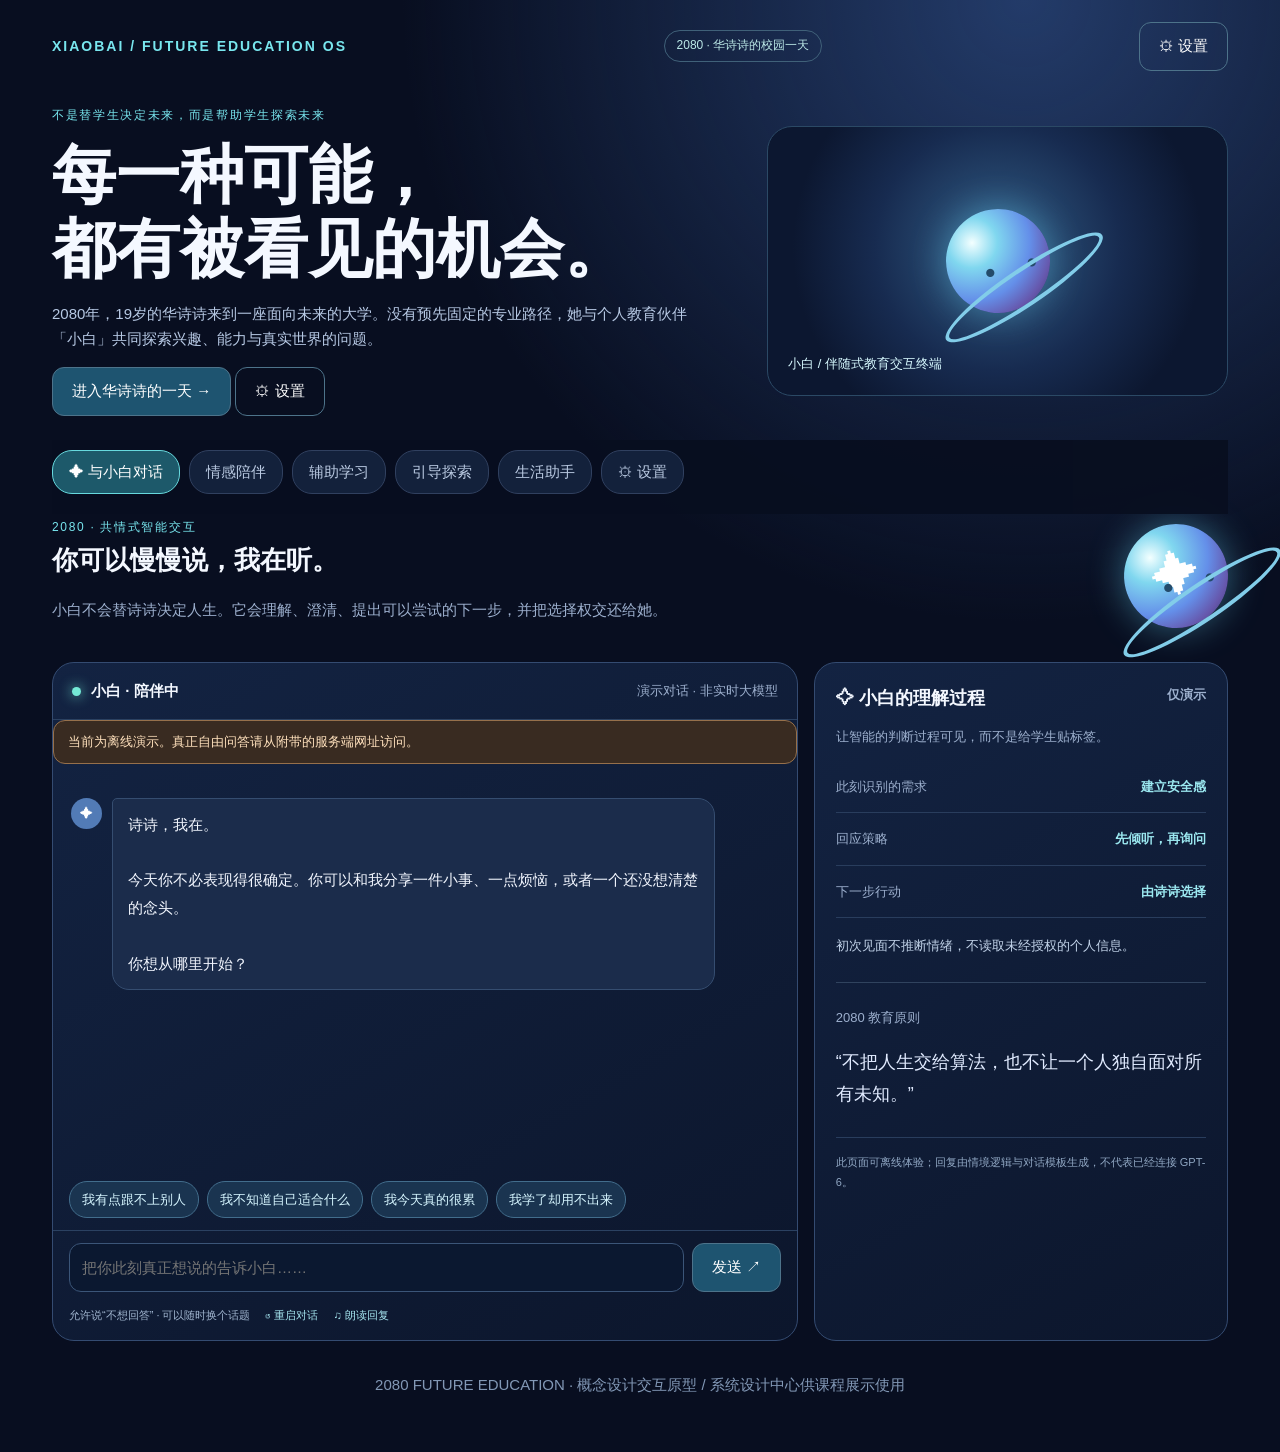
==== xiaobai_2080_enriched.html @ 5e764e8c "Add files via upload" ====
<!DOCTYPE html>
<html lang="zh-CN"><head><meta charset="utf-8"/><meta content="width=device-width,initial-scale=1,viewport-fit=cover" name="viewport"/><title>2080 · 小白未来教育系统</title><style>
:root{--bg:#080e20;--card:#111b35;--line:#263755;--muted:#9db0ce;--text:#f4f8ff;--cyan:#78e6ee;--purple:#aa9fff}*{box-sizing:border-box}body{margin:0;background:radial-gradient(circle at 80% 0%,#233b69 0%,transparent 35%),var(--bg);font:15px/1.65 -apple-system,BlinkMacSystemFont,"PingFang SC","Microsoft Yahei",sans-serif;color:var(--text)}button{font:inherit;cursor:pointer}button:focus-visible{outline:2px solid var(--cyan)}.shell{max-width:1220px;margin:auto;padding:22px}.top{display:flex;justify-content:space-between;align-items:center;gap:15px;flex-wrap:wrap}.brand{font-size:14px;letter-spacing:2px;color:var(--cyan);font-weight:800}.pill{border:1px solid #406179;border-radius:30px;padding:5px 12px;color:#bce9e7;font-size:12px}.hero{display:grid;grid-template-columns:1.2fr .8fr;gap:24px;margin:35px 0 24px;align-items:center}.eyebrow{color:var(--cyan);font-size:12px;letter-spacing:3px}.hero h1{font-size:clamp(34px,5vw,64px);line-height:1.17;margin:12px 0}.hero p{color:#b7c9e4;max-width:640px}.primary,.secondary{border-radius:12px;padding:11px 19px;border:1px solid #4d738a;color:#fff;background:#1e5470}.secondary{background:transparent}.hero-art{min-height:270px;border:1px solid #2b4965;border-radius:25px;background:radial-gradient(circle at 50% 45%,#335e86 0%,#172b50 45%,#0c1730 75%);display:flex;align-items:center;justify-content:center;position:relative;overflow:hidden}.orb{width:135px;height:135px;border-radius:45% 55% 55% 45%;background:linear-gradient(130deg,#fff,#b7edff 55%,#6db3e4);box-shadow:0 0 80px #77d6ff88;position:relative;transform:rotate(-14deg)}.orb:before{content:'●  ●';color:#244b6a;font-size:19px;letter-spacing:13px;position:absolute;top:45px;left:36px}.orb:after{content:'';width:180px;height:30px;border:4px solid #82cde9;border-radius:50%;position:absolute;left:-23px;top:65px;transform:rotate(-20deg)}.float-label{position:absolute;bottom:20px;left:20px;color:#d7f9ff;font-size:13px}.nav{display:flex;gap:9px;overflow-x:auto;padding:10px 0 20px;position:sticky;top:0;z-index:5;background:#080e20ee}.nav button{white-space:nowrap;background:#13213b;color:#b9c9e1;border:1px solid #30405f;border-radius:20px;padding:9px 16px}.nav button.active{background:#1d596a;color:white;border-color:#67d9de}.section{display:none}.section.active{display:block}.grid{display:grid;grid-template-columns:repeat(2,minmax(0,1fr));gap:16px}.card{background:linear-gradient(145deg,#152440,#10192f);border:1px solid var(--line);border-radius:19px;padding:23px;margin-bottom:16px}.card h2,.card h3{margin:0 0 12px}.muted{color:var(--muted)}.small{font-size:13px}.flow{display:grid;grid-template-columns:repeat(4,1fr);gap:12px}.node{border:1px solid #42627c;border-radius:14px;padding:15px;background:#152c43}.node b{color:#8ee9ed}.node span{display:block;color:#a8bfd6;font-size:12px;margin-top:5px}.tag{display:inline-block;color:#9ee4e6;border:1px solid #396477;padding:2px 9px;border-radius:20px;font-size:12px;margin:3px}.choices{display:flex;gap:9px;flex-wrap:wrap;margin:14px 0}.choice{border:1px solid #39506d;background:#182b49;color:#d9eaff;border-radius:11px;padding:10px 13px}.choice.selected{background:#285a72;border-color:#80dce7}.dialog{padding:17px;border-left:3px solid #80dce7;background:#10263e;border-radius:0 12px 12px 0;min-height:95px}.steps{display:grid;gap:10px}.step{background:#111e35;border:1px solid #2b425f;border-radius:12px;padding:13px}.step strong{color:#95edf0}.layout{display:grid;grid-template-columns:1.05fr .95fr;gap:16px}.trace{font-family:inherit;font-size:13px}.trace div{border-left:2px solid #5791a9;padding:7px 12px;margin-left:7px;color:#d7e5f5}.trace b{color:#89e3e6}.progress{height:10px;background:#26334d;border-radius:10px;overflow:hidden}.progress i{display:block;background:linear-gradient(90deg,#6cc9d8,#a69af2);height:100%;width:25%;transition:width .4s}.metric{font-size:30px;color:#a6eff2;font-weight:700}.toggle{display:flex;justify-content:space-between;gap:15px;align-items:center;padding:12px 0;border-bottom:1px solid #2b3a52}.toggle input{width:20px;height:20px;accent-color:#67c9d9}.foot{text-align:center;color:#8298b6;padding:32px 0}.note{border:1px dashed #446d7a;padding:14px;border-radius:12px;color:#b7dce1}.outcome{color:#a6e5d5}.screen-title{font-size:26px;margin:0 0 16px}.timeline{display:grid;gap:12px}.timeline .step{display:flex;justify-content:space-between;gap:15px;align-items:center}.timeline button{background:#23465f;color:white;border:1px solid #4b8093;border-radius:10px;padding:6px 11px}.hide{display:none!important}@media(max-width:750px){.shell{padding:15px}.hero,.layout,.grid{grid-template-columns:1fr}.flow{grid-template-columns:1fr 1fr}.hero-art{min-height:210px}.card{padding:17px}.hero{margin-top:16px}}
</style><style>.chat-head{display:flex;justify-content:space-between;align-items:center;gap:20px}.eyebrow{color:#78e6ee;letter-spacing:.14em;font-size:12px}.orb{width:104px;height:104px;flex-shrink:0;border-radius:50%;display:grid;place-items:center;font-size:48px;color:#fff;background:radial-gradient(circle at 30% 27%,#f3ffff,#80d7ef 24%,#648fe9 55%,#6657ac 76%,#25365c);box-shadow:0 0 36px #64cbe977;animation:floatOrb 4s ease-in-out infinite}@keyframes floatOrb{50%{transform:translateY(-9px)}}.chat-layout{display:grid;grid-template-columns:minmax(0,1.8fr) minmax(240px,1fr);gap:16px;margin-top:24px}.chat-panel,.insight-panel{border:1px solid #344b71;background:linear-gradient(150deg,#132342,#0c162c);border-radius:22px;overflow:hidden}.chat-status{padding:16px 19px;border-bottom:1px solid #2b4161;display:flex;gap:10px;align-items:center;font-weight:700}.chat-status .muted{margin-left:auto;font-weight:400}.pulse{height:9px;width:9px;border-radius:50%;background:#75ead6;box-shadow:0 0 13px #75ead6}.chat-messages{height:405px;overflow:auto;padding:22px 18px;display:flex;flex-direction:column;gap:18px;scroll-behavior:smooth}.msg{display:flex;gap:10px;align-items:flex-start;max-width:91%;animation:rise .25s ease}@keyframes rise{from{opacity:0;transform:translateY(7px)}to{opacity:1;transform:translateY(0)}}.msg.user{align-self:flex-end;flex-direction:row-reverse}.avatar{width:31px;height:31px;display:grid;place-items:center;border-radius:50%;flex-shrink:0;background:#527bb6;color:white;font-size:13px}.msg.user .avatar{background:#725e9e}.bubble{white-space:pre-line;line-height:1.85;padding:12px 15px;border:1px solid #354d70;border-radius:5px 17px 17px 17px;background:#1b2c4b;color:#f3f7ff}.msg.user .bubble{background:#294e66;border-color:#46748c;border-radius:17px 5px 17px 17px}.quick-replies{padding:0 16px 12px;display:flex;gap:8px;flex-wrap:wrap}.quick-replies button{border:1px solid #426d8c;border-radius:18px;background:#1a3450;color:#d6f6ff;padding:7px 12px;cursor:pointer;font-size:13px}.quick-replies button:hover{background:#2c5472}.chat-input{display:flex;gap:8px;padding:12px 16px;border-top:1px solid #2b4161}.chat-input input{flex:1;min-width:0;border-radius:12px;background:#0b1830;border:1px solid #3b5578;color:white;padding:12px;font-size:15px;outline:none}.chat-input input:focus{border-color:#78e6ee}.chat-input button{white-space:nowrap}.chat-bottom{display:flex;align-items:center;flex-wrap:wrap;gap:12px;padding:0 16px 14px;color:#a1b6d0;font-size:11px}.tinybtn{background:transparent;border:0;color:#a6e6f0;cursor:pointer;padding:2px}.insight-panel{padding:21px}.insight-top{font-size:18px;font-weight:750;display:flex;justify-content:space-between;gap:10px}.insight-row{padding:15px 0;border-bottom:1px solid #293d5d;display:flex;justify-content:space-between;gap:12px;align-items:flex-start;font-size:13px}.insight-row span{color:#9db0ce}.insight-row strong{color:#9be8f0;text-align:right}.insight-note{font-size:13px;line-height:1.8;color:#c2d3e9;margin-top:16px}.insight-divider{height:1px;background:#30435e;margin:24px 0}.ethic-quote{font-size:18px;line-height:1.8;color:#e1ebff}.demo-disclaimer{font-size:11px;color:#90a7c3;line-height:1.8;border-top:1px solid #293d5d;padding-top:15px;margin-top:26px}@media(max-width:730px){.chat-layout{grid-template-columns:1fr}.chat-messages{height:390px}.orb{width:70px;height:70px;font-size:30px}.chat-head .screen-title{font-size:25px}.insight-panel{padding:17px}} </style>
<style>
.function-chat{margin-top:18px;padding:0;overflow:hidden;background:linear-gradient(135deg,#111f39,#0c162b 75%);border-color:#345274}
.function-chat-head{display:flex;justify-content:space-between;align-items:flex-start;gap:16px;padding:24px 24px 18px;border-bottom:1px solid #2b4161;background:radial-gradient(circle at 85% 0%,#244b69 0%,transparent 44%)}
.function-chat-grid{display:grid;grid-template-columns:minmax(0,1.65fr) minmax(220px,.75fr);gap:0}
.function-chat-main{min-width:0;border-right:1px solid #2b4161}
.function-chat-messages{min-height:220px;max-height:350px;overflow:auto;padding:18px;display:flex;flex-direction:column;gap:13px}
.fchat-msg{display:flex;gap:9px;align-items:flex-start;max-width:94%}.fchat-msg.user{align-self:flex-end;flex-direction:row-reverse}
.fchat-avatar{width:29px;height:29px;border-radius:50%;display:grid;place-items:center;flex-shrink:0;background:linear-gradient(135deg,#8be4ed,#6c7be3);color:#0b1830;font-weight:800}
.fchat-msg.user .fchat-avatar{background:#7563a9;color:#fff}
.fchat-bubble{white-space:pre-wrap;line-height:1.8;padding:11px 14px;border:1px solid #354d70;border-radius:4px 15px 15px 15px;background:#1a2c49;color:#f2f7ff}
.fchat-msg.user .fchat-bubble{background:#294b65;border-color:#4b7890;border-radius:15px 4px 15px 15px}
.function-prompts{display:flex;gap:8px;flex-wrap:wrap;padding:0 16px 12px}.function-prompts button{border:1px solid #426d8c;border-radius:18px;background:#172f4b;color:#d6f6ff;padding:7px 11px;font-size:12px}
.function-chat-input{display:flex;gap:8px;padding:12px 15px;border-top:1px solid #2b4161}.function-chat-input input{flex:1;min-width:0;background:#09152b;border:1px solid #3b5578;border-radius:12px;color:white;padding:12px;font:inherit}.function-chat-input input:focus{outline:1px solid #78e6ee}
.function-chat-side{padding:22px;background:#0d1a30}.function-chat-side h3{margin:0 0 7px}.faction-row{display:flex;justify-content:space-between;gap:10px;padding:13px 0;border-bottom:1px solid #293d5d;font-size:13px}.faction-row span{color:#9db0ce}.faction-row strong{color:#9be8f0;text-align:right}.fchat-action{margin-top:15px;padding:13px;border-radius:12px;background:#132943;border:1px solid #31536e;color:#cce3f6;font-size:13px;line-height:1.8}
@media(max-width:730px){.function-chat-head{padding:18px;flex-direction:column}.function-chat-grid{grid-template-columns:1fr}.function-chat-main{border-right:0;border-bottom:1px solid #2b4161}.function-chat-side{padding:17px}.function-chat-messages{min-height:180px}}
</style>
<style>
/* Growth archive: added only to the existing Growth section */
.growth-module{border-color:#365779;background:linear-gradient(145deg,#142440,#0d172c)}
.growth-metrics{margin:16px 0}.growth-archives,.growth-explores,.growth-practices{display:grid;grid-template-columns:repeat(2,minmax(0,1fr));gap:12px;margin-top:12px}
.growth-item{border:1px solid #304865;border-radius:14px;padding:15px;background:#0d1a30;min-width:0}
.growth-item h4{margin:0 0 7px;font-size:15px}.growth-item p{font-size:12px;color:var(--muted);margin:0 0 10px}
.growth-item textarea{width:100%;min-height:78px;resize:vertical;background:#081429;border:1px solid #344b69;border-radius:9px;padding:10px;color:#f4f8ff;font:13px/1.6 inherit}
.growth-item button{margin-top:9px;border-radius:9px;padding:8px 11px;border:1px solid #47758a;background:#1c4b63;color:#fff;font-size:12px}
.growth-item button:disabled{opacity:.65;cursor:default}.growth-state{font-size:11px;color:#8de6e9;margin-top:8px}
@media(max-width:750px){.growth-archives,.growth-explores,.growth-practices{grid-template-columns:1fr}}
</style>

<style>
/* Emotional companion expansion: low-pressure check-in, grounding, reflection and help-seeking */
.emotion-grid{display:grid;grid-template-columns:repeat(3,minmax(0,1fr));gap:12px}
.emotion-option{border:1px solid #355071;background:#101e36;color:#e8f3ff;border-radius:14px;padding:14px;text-align:left;min-height:82px}
.emotion-option strong{display:block;color:#a8eff1;font-size:15px;margin-bottom:4px}.emotion-option span{font-size:12px;color:#aabed8}
.emotion-option.selected{background:#21475e;border-color:#79dce5;box-shadow:0 0 0 1px #79dce555}
.emotion-tool-grid{display:grid;grid-template-columns:repeat(2,minmax(0,1fr));gap:12px}
.emotion-panel{background:#0d1a30;border:1px solid #2e4565;border-radius:14px;padding:16px;min-width:0}
.emotion-panel h3{font-size:17px;margin:0 0 8px}.emotion-output{min-height:84px;white-space:pre-line;line-height:1.85;color:#d9e8fa;background:#122641;border:1px solid #304c6d;border-radius:12px;padding:14px}
.emotion-panel textarea,.emotion-panel input,.emotion-panel select{width:100%;background:#09152b;border:1px solid #3b5578;border-radius:10px;color:white;padding:11px;font:inherit;margin:6px 0 10px}
.emotion-log{display:grid;gap:8px}.emotion-log-item{padding:10px 12px;background:#111f37;border:1px solid #2b425f;border-radius:10px;font-size:13px;color:#d5e4f6}
@media(max-width:750px){.emotion-grid,.emotion-tool-grid{grid-template-columns:1fr 1fr}}@media(max-width:480px){.emotion-grid,.emotion-tool-grid{grid-template-columns:1fr}}
</style>
</head><body><div class="shell"><header class="top"><div class="brand">XIAOBAI / FUTURE EDUCATION OS</div><div class="pill">2080 · 华诗诗的校园一天</div><button class="secondary" onclick="go('settings')" type="button">⚙ 设置</button></header><section class="hero"><div><div class="eyebrow">不是替学生决定未来，而是帮助学生探索未来</div><h1>每一种可能，<br/>都有被看见的机会。</h1><p>2080年，19岁的华诗诗来到一座面向未来的大学。没有预先固定的专业路径，她与个人教育伙伴「小白」共同探索兴趣、能力与真实世界的问题。</p><button class="primary" onclick="go('experience')">进入华诗诗的一天 →</button> <button class="secondary" onclick="go('settings')">⚙ 设置</button></div><div class="hero-art"><div aria-label="小白飞行伙伴图形" class="orb"></div><div class="float-label">小白 / 伴随式教育交互终端</div></div></section><nav aria-label="页面导航" class="nav"><button class="active" data-page="chat" onclick="go('chat')">✦ 与小白对话</button><button data-page="experience" onclick="go('experience')">情感陪伴</button><button data-page="learning" onclick="go('learning')">辅助学习</button><button data-page="growth" onclick="go('growth')">引导探索</button><button data-page="status" onclick="go('status')">生活助手</button><button data-page="settings" onclick="go('settings')">⚙ 设置</button></nav>
<main><section class="section active" id="chat"><div class="chat-head"><div><span class="eyebrow">2080 · 共情式智能交互</span><h2 class="screen-title">你可以慢慢说，我在听。</h2><p class="muted">小白不会替诗诗决定人生。它会理解、澄清、提出可以尝试的下一步，并把选择权交还给她。</p></div><div aria-hidden="true" class="orb"><span>✦</span></div></div><div class="chat-layout"><div class="chat-panel"><div class="chat-status"><span class="pulse"></span> 小白 · 陪伴中 <span class="muted small">演示对话 · 非实时大模型</span></div><div aria-live="polite" class="chat-messages" id="chatMessages"></div><div class="quick-replies" id="quickReplies"></div><form class="chat-input" id="chatForm" onsubmit="sendChat(event)"><input aria-label="对小白说话" autocomplete="off" id="chatText" maxlength="400" placeholder="把你此刻真正想说的告诉小白……"/><button class="primary" type="submit">发送 ↗</button></form><div class="chat-bottom"><span>允许说“不想回答” · 可以随时换个话题</span><button class="tinybtn" onclick="restartChat()">↺ 重启对话</button><button class="tinybtn" onclick="speakLast()">♫ 朗读回复</button></div></div><aside class="insight-panel"><div class="insight-top">✧ 小白的理解过程 <span class="muted small">仅演示</span></div><p class="muted small">让智能的判断过程可见，而不是给学生贴标签。</p><div class="insight-row"><span>此刻识别的需求</span><strong id="chatNeed">建立安全感</strong></div><div class="insight-row"><span>回应策略</span><strong id="chatStrategy">先倾听，再询问</strong></div><div class="insight-row"><span>下一步行动</span><strong id="chatAction">由诗诗选择</strong></div><div class="insight-note" id="chatRationale">初次见面不推断情绪，不读取未经授权的个人信息。</div><div class="insight-divider"></div><div class="small muted">2080 教育原则</div><p class="ethic-quote">“不把人生交给算法，也不让一个人独自面对所有未知。”</p><div class="demo-disclaimer">此页面可离线体验；回复由情境逻辑与对话模板生成，不代表已经连接 GPT-6。</div></aside></div></section><section class="section" id="experience"><h2 class="screen-title">情感陪伴 · 先理解感受，再一起行动</h2><p class="muted">小白先听你说，再帮助你辨认困扰、选择支持方式。你可以暂停，也可以只希望有人听你说。</p><div class="choices" id="scenarioChoices"></div><div class="layout"><div class="card"><div class="pill" style="display:inline-block;margin-bottom:12px">华诗诗 × 小白 · 场景对话</div><h3 id="scenarioTitle"></h3><p class="muted" id="userLine"></p><div class="dialog" id="response"></div><div class="choices" id="branchChoices"></div><div class="note small">设计原则：先理解学生，再提出行动；学生始终有拒绝、修改和寻求真人帮助的权利。</div></div><div class="card"><h3>系统正在做什么？</h3><div class="trace" id="liveTrace"></div><h3 style="margin-top:20px">下一步行动</h3><div class="steps" id="actionSteps"></div><p class="outcome small" id="actionOutcome"></p><button class="primary" id="finishBtn" onclick="completeAction()">完成这次体验，记录成长</button></div></div>
<div class="function-chat card" id="functionChatCard">
<div class="function-chat-head"><div><span class="eyebrow">XIAOBAI · CONTEXTUAL COPILOT</span><h2 class="screen-title" id="functionChatTitle" style="margin:5px 0">情感陪伴 · 专属对话工作台</h2><p class="muted" id="functionChatIntro">不止选择答案。你可以继续追问、补充细节，让小白和你一起把下一步做实。</p></div><span class="pill">独立上下文</span></div>
<div class="function-chat-grid"><div class="function-chat-main"><div aria-live="polite" class="function-chat-messages" id="functionChatMessages"><div class="fchat-msg bot"><span class="fchat-avatar">✦</span><div class="fchat-bubble">你好，诗诗。我会围绕当前功能和你继续聊。你可以描述真实情况，也可以直接让我帮你制定下一步。</div></div></div><div class="function-prompts" id="functionPrompts"></div><form class="function-chat-input" id="functionChatForm"><input aria-label="当前功能中继续与小白对话" autocomplete="off" id="functionChatText" maxlength="600" placeholder="继续告诉小白：具体发生了什么？"/><button class="primary" type="submit">发送 ↗</button></form><div class="small muted" style="padding:0 15px 14px">每个功能单独保留本次页面内的对话上下文；刷新网页后会清空。敏感信息请谨慎填写。</div></div>
<aside class="function-chat-side"><h3>小白的行动面板</h3><p class="muted small">让对话落到现实里，而不是只停留在安慰。</p><div class="faction-row"><span>当前功能</span><strong id="fchatFunction">情感陪伴</strong></div><div class="faction-row"><span>建议原则</span><strong id="fchatPrinciple">先理解，再行动</strong></div><div class="faction-row"><span>下一步</span><strong id="fchatNext">由你决定</strong></div><div class="fchat-action" id="fchatAction">你可以先说出最困扰的一件事，小白会帮你缩小问题范围，并提出可执行的小步骤。</div><button class="secondary" onclick="clearFunctionChat()" style="width:100%;margin-top:12px" type="button">清空当前功能对话</button></aside></div>
</div>
<div class="card" id="emotionStudio" style="margin-top:18px;border-color:#3b6680;background:linear-gradient(145deg,#142440,#0c172d)">
 <div class="eyebrow">XIAOBAI · EMOTIONAL SUPPORT STUDIO</div><h2 style="margin:8px 0">情绪支持工作台 <span class="small muted">/ 不评判，不催促</span></h2>
 <p class="muted">这里不是情绪测验，也不会给你贴标签。你可以只做一项，也可以什么都不做。选择只用于生成当下的支持建议。</p>
 <h3 style="margin:18px 0 10px">01 / 此刻，我更接近哪种感受？</h3>
 <div class="emotion-grid" id="emotionChoices">
  <button type="button" class="emotion-option" data-feeling="压力有点满"><strong>🌊 压力有点满</strong><span>事情很多，脑子停不下来</span></button>
  <button type="button" class="emotion-option" data-feeling="低落或失望"><strong>☁️ 低落或失望</strong><span>提不起劲，或对自己失望</span></button>
  <button type="button" class="emotion-option" data-feeling="烦乱和不确定"><strong>✧ 烦乱和不确定</strong><span>说不清楚，只觉得乱</span></button>
  <button type="button" class="emotion-option" data-feeling="孤独或不被理解"><strong>⌁ 孤独或不被理解</strong><span>希望有人认真听我说</span></button>
  <button type="button" class="emotion-option" data-feeling="疲惫，需要缓一缓"><strong>☾ 疲惫，需要缓一缓</strong><span>现在不想继续硬撑</span></button>
  <button type="button" class="emotion-option" data-feeling="还说不上来"><strong>◇ 还说不上来</strong><span>不用急着找到准确词语</span></button>
 </div>
 <div class="choices"><button class="primary" type="button" id="emotionSupportBtn">看看小白能怎么陪我</button><button class="secondary" type="button" id="emotionClearBtn">清除选择</button></div>
 <div class="emotion-output" id="emotionSupportOutput" aria-live="polite">选一个最接近的感受，小白会提供可选择的支持方式；这不是诊断，也不会自动记录为成长积分。</div>
 <div class="emotion-tool-grid" style="margin-top:16px">
  <div class="emotion-panel"><h3>02 / 给自己两分钟</h3><p class="muted small">不必强迫自己马上好起来。选择一种低负担的缓冲方式。</p>
   <div class="choices"><button class="choice" type="button" data-ground="groundBreath">缓慢呼吸</button><button class="choice" type="button" data-ground="groundSense">感官回到当下</button><button class="choice" type="button" data-ground="groundPause">允许暂停</button></div>
   <div id="groundOutput" class="emotion-output">选一种方式，小白会一步一步带你做。你可以随时停下。</div>
  </div>
  <div class="emotion-panel"><h3>03 / 把脑海里的事放下来</h3><p class="muted small">只写你愿意留下的内容。内容仅保存在当前浏览器，不会自动分享。</p>
   <label for="emotionJournal">我现在最在意的是……</label><textarea id="emotionJournal" rows="3" maxlength="1000" placeholder="可以写一句话，也可以留空"></textarea>
   <label for="emotionNeed">此刻我更希望得到</label><select id="emotionNeed"><option value="先被听见">先被听见</option><option value="一起梳理问题">一起梳理问题</option><option value="想一个实际办法">想一个实际办法</option><option value="休息一下">休息一下</option><option value="找真人聊聊">找真人聊聊</option></select>
   <button class="primary" id="saveEmotionNote" type="button">保存这次自我记录</button> <button class="secondary" id="clearEmotionNote" type="button">清空文字</button><p class="small muted" id="emotionSaveState">尚未保存。</p>
  </div>
  <div class="emotion-panel"><h3>04 / 把求助说出口</h3><p class="muted small">如果你不想独自处理，可以选一位可信任的人，把需要说得具体一些。</p>
   <label for="helpPerson">我想联系</label><select id="helpPerson"><option>朋友</option><option>室友</option><option>家人</option><option>老师或辅导员</option><option>学校心理支持人员</option><option>其他可信赖的人</option></select>
   <label for="helpAsk">我希望对方怎么帮我</label><select id="helpAsk"><option>先听我说，不急着给建议</option><option>和我一起把问题理清楚</option><option>帮我想一个具体的下一步</option><option>陪我联系专业支持</option></select>
   <button class="primary" id="makeHelpMessage" type="button">生成求助消息</button><div id="helpMessageOutput" class="emotion-output" style="margin-top:10px">生成后可以自行修改，再决定是否发送。</div><button class="secondary" id="copyHelpMessage" type="button" style="margin-top:8px">复制消息</button>
  </div>
  <div class="emotion-panel"><h3>05 / 我的支持记录</h3><p class="muted small">仅列出你主动保存的记录；不用于排名或自动评估情绪。</p><div class="emotion-log" id="emotionLog"><p class="muted small">目前还没有保存记录。</p></div><button class="secondary" id="clearEmotionHistory" type="button" style="margin-top:10px">清空支持记录</button>
  </div>
 </div>
 <div class="note small" style="margin-top:14px">边界说明：小白可以提供陪伴、整理问题和求助表达，但不能替代心理咨询或医疗服务。如果你感到自己或他人正处于即时危险中，请立即联系当地紧急服务或身边可信赖的人。</div>
</div>
</section>


<section class="section" id="learning"><h2 class="screen-title">辅助学习 · 为你搭建自己的学习系统</h2><p class="muted">资料库、个人学习目标与一对一学习计划相互连接。原型内的资料是示例内容；你也可以添加自己的资料条目。</p>
<div class="grid"><div class="card"><h3>⌕ 学习资料库</h3><p class="muted small">按主题搜索，或添加课程笔记、文章、视频链接与项目资料。内容保存在当前浏览器中。</p><div class="choices" id="libFilters"><button class="choice selected" data-filter="全部" type="button">全部</button><button class="choice" data-filter="概念" type="button">概念</button><button class="choice" data-filter="案例" type="button">案例</button><button class="choice" data-filter="方法" type="button">方法</button></div><input id="libSearch" placeholder="搜索资料标题、主题或关键词" style="width:100%;padding:11px;border-radius:10px;border:1px solid #3b5578;background:#0b1830;color:white;margin-bottom:12px"/><div id="libraryList" class="steps"></div>
<h4 style="margin:20px 0 8px">添加一条资料</h4><label for="libTitle">资料标题</label><input id="libTitle" maxlength="100" placeholder="例如：项目式学习的基本步骤" style="display:block;width:100%;padding:10px;margin:5px 0 10px;border-radius:9px;border:1px solid #3b5578;background:#0b1830;color:white"/><label for="libType">资料类型</label><select id="libType" style="display:block;width:100%;padding:10px;margin:5px 0 10px;border-radius:9px;border:1px solid #3b5578;background:#0b1830;color:white"><option>概念</option><option>案例</option><option>方法</option></select><label for="libNotes">摘要 / 关键词 / 链接</label><textarea id="libNotes" maxlength="600" rows="3" placeholder="写下资料要点，或粘贴可访问的资料链接" style="display:block;width:100%;padding:10px;margin:5px 0 10px;border-radius:9px;border:1px solid #3b5578;background:#0b1830;color:white"></textarea><button class="primary" id="addLibraryItem" type="button">加入我的资料库</button></div>
<div class="card"><h3>✦ 一对一学习定制</h3><p class="muted small">告诉小白你的目标、基础和可用时间，生成可以调整的学习方案。</p><label for="learnGoal">本阶段想学会什么？</label><input id="learnGoal" maxlength="180" placeholder="例如：能独立完成一个数据可视化小项目" style="display:block;width:100%;padding:11px;margin:6px 0 13px;border-radius:10px;border:1px solid #3b5578;background:#0b1830;color:white"/><label for="learnLevel">目前的掌握程度</label><select id="learnLevel" style="display:block;width:100%;padding:11px;margin:6px 0 13px;border-radius:10px;border:1px solid #3b5578;background:#0b1830;color:white"><option value="刚开始">刚开始接触</option><option value="有基础">知道一些概念，但不熟练</option><option value="遇到应用困难">能理解知识点，应用时会卡住</option><option value="提升进阶">已能完成基础任务，想进阶</option></select><label for="learnTime">每周可投入时间</label><select id="learnTime" style="display:block;width:100%;padding:11px;margin:6px 0 13px;border-radius:10px;border:1px solid #3b5578;background:#0b1830;color:white"><option value="2小时">约 2 小时</option><option value="4小时">约 4 小时</option><option value="6小时">约 6 小时</option><option value="8小时以上">8 小时以上</option></select><label for="learnBlock">最容易卡住的地方（可选）</label><textarea id="learnBlock" maxlength="300" rows="3" placeholder="例如：读资料能看懂，但不知道如何开始做项目" style="display:block;width:100%;padding:11px;margin:6px 0 13px;border-radius:10px;border:1px solid #3b5578;background:#0b1830;color:white"></textarea><button class="primary" id="makeStudyPlan" type="button">生成我的学习计划</button><div id="studyPlan" class="steps" style="margin-top:14px"><div class="note small">生成后会出现阶段目标、每周安排、检查点与复盘问题。计划是建议稿，可以随时修改。</div></div></div></div>
<div class="card"><h3>微练习 · 检查是否真的理解</h3><p id="quizQuestion">当你“看懂了知识点，但项目中用不出来”，最适合的第一步是什么？</p><div class="choices" id="quizChoices"><button class="choice" data-answer="a" type="button">重新把所有资料从头看一遍</button><button class="choice" data-answer="b" type="button">找出卡住的具体步骤，再做一个更小的同类练习</button><button class="choice" data-answer="c" type="button">直接让别人替自己完成项目</button></div><div class="dialog" id="quizFeedback">选一个答案，小白会解释原因，并给出下一步。</div></div>
<div class="function-chat card"><div class="function-chat-head"><div><span class="eyebrow">PERSONAL LEARNING COPILOT</span><h2 class="screen-title" style="margin:5px 0">和小白一起攻克一个卡点</h2><p class="muted">把任务要求、已经尝试的方法和具体卡点发给小白。你可以继续追问，让计划更贴合你的真实情况。</p></div><span class="pill">学习工作台</span></div><div class="function-chat-grid"><div class="function-chat-main"><div id="studyChatMessages" class="function-chat-messages" aria-live="polite"><div class="fchat-msg bot"><span class="fchat-avatar">✦</span><div class="fchat-bubble">先告诉我你正在学什么、希望完成什么，以及最卡住的一步。我会先帮你定位问题，再给你一个可验证的小练习。</div></div></div><form id="studyChatForm" class="function-chat-input"><input id="studyChatInput" maxlength="600" placeholder="例如：我需要做一个项目，但不知道如何拆解"/><button class="primary" type="submit">发送 ↗</button></form></div><aside class="function-chat-side"><h3>本轮学习目标</h3><div class="faction-row"><span>方法</span><strong>先定位，再练习</strong></div><div class="faction-row"><span>反馈</span><strong>解释自己的思路</strong></div><div class="fchat-action">小白不会只给“加油”或直接代做答案；它会协助你把任务缩小、选择资料并检验理解。</div></aside></div></div></section><section class="section" id="growth"><h2 class="screen-title">引导探索 · 让兴趣走向真实实践</h2><p class="muted">探索任务、成长档案与年度成长积分统一放在这里。成长记录重在过程，不进行学生排名。</p><div class="grid"><div class="card"><p class="muted">已体验的情境</p><div class="metric" id="count">0 / 4</div><div class="progress"><i id="bar"></i></div><p class="small muted">点击「场景体验」并完成行动，即可更新这里。</p></div><div class="card"><h3>成长记录的设计立场</h3><p>记录的是尝试过的任务、形成的问题、反馈与下一次探索方向；不输出“你只能做什么”的能力定论。</p></div></div><div class="card"><h3>诗诗的探索足迹</h3><div class="timeline" id="records"></div><button class="secondary" onclick="resetRecords()">清空本次演示记录</button></div>
<div class="card growth-module"><div class="eyebrow">XIAOBAI · GROWTH SYSTEM</div><h2 style="margin:8px 0">年度成长计划 <span style="color:var(--cyan)">/ 2080</span></h2><p class="muted small">成长积分用来记录持续投入、真实实践和反思，不做学生排名。年度演示门槛为 1080 分；重复点击、重复提交同类记录不会无限刷分。</p><div class="grid growth-metrics"><div class="step"><div class="small muted">我的成长积分</div><div class="metric" id="growthPoints">0</div><div class="small muted">演示积分 · 可查看来源</div></div><div class="step"><div class="small muted">年度助学金演示门槛</div><div class="metric">1080 <span class="small">分</span></div><div class="small muted">非排名制，达标后进入学校审核</div></div></div><div class="progress"><i id="growthBar" style="width:0%"></i></div><p id="growthScoreHint" class="small muted" style="margin-top:8px">完成不同类型的成长记录、探索任务和实践反思，逐步累积积分。</p>
<h3 style="margin-top:24px">01 / 四份核心成长档案</h3><p class="muted small">每类核心档案仅首次完成并提交具体内容后计分，每份 120 分。四份档案全部完成后，解锁「星球觉醒」。</p><div class="growth-archives" id="growthArchives"></div>
<h3 style="margin-top:24px">02 / 小白星球 · 探索任务</h3><p class="muted small">每条独立路线完成一次可获得 60 分；重复探索仍可体验，但不重复计分。</p><div class="growth-explores" id="growthExplores"></div><div class="note small" id="planetFeedback" style="margin-top:12px">星球还在等待第一次探索。选择一条路线开始吧。</div>
<h3 style="margin-top:24px">03 / 实践成果回顾</h3><p class="muted small">实践成果重在真实过程与反思。每类成果首次提交后计 150 分，不以字数或漂亮程度评判。</p><div class="growth-practices" id="growthPractices"></div>
<h3 style="margin-top:24px">04 / 助学金资格进度</h3><div class="note" id="aidStatus" style="margin-top:10px">当前为概念演示。达到门槛只表示满足原型中的积分条件，不代表获得真实助学金。</div><div class="grid" style="margin-top:14px"><div class="step"><b>每学期</b><p class="muted small">汇总成长档案、探索任务与实践记录，核对记录完整性。</p></div><div class="step"><b>年末评审</b><p class="muted small">达到公开门槛的学生可进入学校审核；不公开学生排名，不由 AI 自动决定发放。</p></div></div><p class="small muted" style="margin-top:12px">公平原则：1080 分是原型试行门槛。正式使用前需经过试运行，按实际达标比例与学生反馈校准，目标约 30% 学生有机会达标，而不是按名次淘汰。</p><button class="secondary" type="button" onclick="resetGrowthDemo()" style="margin-top:8px">重置成长小游戏演示</button></div></section>
<section class="section" id="status"><h2 class="screen-title">生活助手 · 把时间安排得更从容</h2><p class="muted">在日程表里安排学习、协作和休息，再结合主动填写的状态信息生成轻量建议。</p><p class="muted">这里记录的是诗诗主动填写的近况，不是医疗诊断，也不会在未授权时自动发送给任何人。</p><div class="card"><div class="chat-head"><div><h3>▦ 我的周日程</h3><p class="muted small">添加任务、标记完成并查看时间冲突。数据保存在当前浏览器；不会自动预约或发送通知。</p></div><span class="pill" id="scheduleSummary">本周计划</span></div><div class="choices" id="dayTabs"><button class="choice selected" data-day="1" type="button">周一</button><button class="choice" data-day="2" type="button">周二</button><button class="choice" data-day="3" type="button">周三</button><button class="choice" data-day="4" type="button">周四</button><button class="choice" data-day="5" type="button">周五</button><button class="choice" data-day="6" type="button">周六</button><button class="choice" data-day="0" type="button">周日</button></div><div id="daySchedule" class="timeline"></div><h4 style="margin:20px 0 8px">添加到日程</h4><div class="grid"><div><label for="taskTitle">事项</label><input id="taskTitle" maxlength="120" placeholder="例如：小组项目讨论" style="display:block;width:100%;padding:10px;margin:5px 0 10px;border-radius:9px;border:1px solid #3b5578;background:#0b1830;color:white"/></div><div><label for="taskDay">日期</label><select id="taskDay" style="display:block;width:100%;padding:10px;margin:5px 0 10px;border-radius:9px;border:1px solid #3b5578;background:#0b1830;color:white"><option value="1">周一</option><option value="2">周二</option><option value="3">周三</option><option value="4">周四</option><option value="5">周五</option><option value="6">周六</option><option value="0">周日</option></select></div><div><label for="taskStart">开始时间</label><input id="taskStart" type="time" value="14:00" style="display:block;width:100%;padding:10px;margin:5px 0 10px;border-radius:9px;border:1px solid #3b5578;background:#0b1830;color:white"/></div><div><label for="taskEnd">结束时间</label><input id="taskEnd" type="time" value="15:00" style="display:block;width:100%;padding:10px;margin:5px 0 10px;border-radius:9px;border:1px solid #3b5578;background:#0b1830;color:white"/></div></div><label for="taskPriority">优先级</label><select id="taskPriority" style="display:block;width:100%;padding:10px;margin:5px 0 12px;border-radius:9px;border:1px solid #3b5578;background:#0b1830;color:white"><option value="重要且紧急">重要且紧急</option><option value="重要不紧急">重要不紧急</option><option value="一般">一般</option><option value="可调整">可调整</option></select><button class="primary" id="addTask" type="button">添加日程</button> <button class="secondary" id="buildDayPlan" type="button">生成今日安排建议</button><div id="dayPlanAdvice" class="dialog" style="margin-top:14px">添加几项日程后，小白可以根据优先级和空档提出安排建议。所有建议都可以修改。</div></div><div class="grid"><div class="card"><h3>✦ 身心状态</h3><p class="muted small">根据自己的感受填写即可；不确定的项目可以留空。</p><label for="stSleep">昨晚睡眠时长（小时）</label><input id="stSleep" max="24" min="0" placeholder="例如 7.5" step="0.5" style="display:block;width:100%;margin:6px 0 14px;padding:11px;border-radius:10px;border:1px solid #3b5578;background:#0b1830;color:white" type="number"/><label for="stEnergy">今天的精力</label><select id="stEnergy" style="display:block;width:100%;margin:6px 0 14px;padding:11px;border-radius:10px;border:1px solid #3b5578;background:#0b1830;color:white"><option value="">请选择</option><option>充足</option><option>一般</option><option>有些疲惫</option><option>非常疲惫</option></select><label for="stMood">此刻的心情（自我描述）</label><select id="stMood" style="display:block;width:100%;margin:6px 0 14px;padding:11px;border-radius:10px;border:1px solid #3b5578;background:#0b1830;color:white"><option value="">请选择</option><option>平稳</option><option>有压力</option><option>低落</option><option>焦虑或烦乱</option><option>暂时不想描述</option></select><label for="stHealthNote">身体不适或想补充的情况（选填）</label><textarea id="stHealthNote" maxlength="500" placeholder="例如：今天头疼，持续了半小时" rows="3" style="display:block;width:100%;margin:6px 0 0;padding:11px;border-radius:10px;border:1px solid #3b5578;background:#0b1830;color:white;resize:vertical"></textarea></div><div class="card"><h3>◇ 学习与生活</h3><label for="stStudy">今天的学习进展</label><select id="stStudy" style="display:block;width:100%;margin:6px 0 14px;padding:11px;border-radius:10px;border:1px solid #3b5578;background:#0b1830;color:white"><option value="">请选择</option><option>按计划推进</option><option>有任务卡住了</option><option>任务太多，难以安排</option><option>今天需要休息</option></select><label for="stLife">生活状态</label><select id="stLife" style="display:block;width:100%;margin:6px 0 14px;padding:11px;border-radius:10px;border:1px solid #3b5578;background:#0b1830;color:white"><option value="">请选择</option><option>生活安排顺利</option><option>作息有些混乱</option><option>人际或协作遇到困难</option><option>需要现实中的帮助</option></select><label for="stNote">今天最希望解决的一件事（选填）</label><textarea id="stNote" maxlength="500" placeholder="例如：想把项目任务拆成几个小步骤" rows="3" style="display:block;width:100%;margin:6px 0 14px;padding:11px;border-radius:10px;border:1px solid #3b5578;background:#0b1830;color:white;resize:vertical"></textarea><button class="primary" onclick="reviewStatus()">生成个人支持建议</button><p class="small muted">本页面为概念原型；没有接入真实穿戴设备或医疗系统。</p></div></div><div class="card"><h3>小白的支持建议</h3><div class="dialog" id="statusAdvice">填写你愿意分享的近况，再点击“生成个人支持建议”。小白会给出低风险、可执行的下一步。</div><div class="steps" id="statusSteps" style="margin-top:12px"></div></div><div class="card"><h3>授权后，整理给可信赖的人</h3><p class="muted small">由诗诗决定是否分享、分享哪些内容以及发给谁。默认不发送；建议只分享解决问题所必需的信息。</p><div class="toggle"><div><b>我确认愿意生成一份分享摘要</b><div class="small muted">生成前请再次检查内容；这不等于已经发送。</div></div><input id="statusConsent" type="checkbox"/></div><label for="statusRecipient">接收对象邮箱（选填）</label><input id="statusRecipient" placeholder="老师或医生的邮箱" style="display:block;width:100%;margin:6px 0 14px;padding:11px;border-radius:10px;border:1px solid #3b5578;background:#0b1830;color:white" type="email"/><label for="statusShareFields">希望纳入摘要的内容</label><div class="choices"><label class="tag"><input checked="" id="shareHealth" type="checkbox"/> 身心状态</label><label class="tag"><input checked="" id="shareStudy" type="checkbox"/> 学习情况</label><label class="tag"><input checked="" id="shareLife" type="checkbox"/> 生活情况</label></div><div class="choices"><button class="secondary" onclick="makeStatusSummary()">预览分享摘要</button><button class="secondary" onclick="copyStatusSummary()">复制摘要</button><button class="primary" onclick="emailStatusSummary()">打开邮件分享</button></div><pre id="statusSummary" style="white-space:pre-wrap;overflow-wrap:anywhere;background:#0b1830;border:1px solid #30435e;border-radius:12px;padding:14px;color:#d8e8fa;font:13px/1.8 inherit">尚未生成摘要。</pre><p class="small muted">安全说明：演示版只在当前页面临时处理你填写的内容，不会自动联系老师或医生。点击“打开邮件分享”只会打开你设备上的邮件应用，由你检查并亲自发送。若有紧急或严重症状，请直接联系当地急救或专业人员，不要依赖此演示。</p></div></section><section class="section" id="settings">
<h2 class="screen-title">设置 · 让小白按你的方式陪伴</h2>
<p class="muted">日常使用不需要关注系统原理。这里可以调整记录偏好；课程展示时，也可以从下方进入系统设计中心。</p>
<div class="grid">
<div class="card">
<h3>使用偏好</h3>
<div class="toggle"><div><b>允许保存本次体验的成长记录</b><div class="small muted">关闭后不记录新的完成事件；演示记录仅保存在当前网页运行期间。</div></div><input checked="" id="consent" type="checkbox"/></div>
<div class="toggle"><div><b>允许主动推送探索建议</b><div class="small muted">默认尊重诗诗的注意力与学习节奏。</div></div><input id="push" type="checkbox"/></div>
<div class="toggle"><div><b>显示建议理由</b><div class="small muted">诗诗可以了解建议依据，也可以提出异议或拒绝。</div></div><input checked="" id="explain" type="checkbox"/></div>
</div>
<div class="card">
<h3>隐私与数据</h3>
<p>状态信息由诗诗主动填写。未经本人确认，不会自动发送给老师或医生。此原型不连接真实穿戴设备，也不进行医疗诊断。</p>
<div class="note">建议分享前先检查接收对象、摘要内容和分享目的。诗诗始终拥有查看、修改和拒绝分享的权利。</div>
<div style="margin-top:18px"><button class="primary" onclick="showCourseDesign()" type="button">课程展示入口 · 系统设计中心 ↗</button></div>
<p class="small muted">用于结课作业展示：查看系统架构、决策逻辑与伦理边界。</p>
</div>
</div>
<div class="hide" id="courseDesign">
<div class="card" style="margin-top:20px">
<div class="chat-head"><div><span class="eyebrow">COURSE PRESENTATION / 2080</span><h2 class="screen-title" style="margin-top:8px">系统设计中心</h2><p class="muted">面向教师与评审的设计说明。展示小白如何从学生主动表达出发，形成可解释、可调整、有人类支持边界的教育服务闭环。</p></div><button class="secondary" onclick="hideCourseDesign()" type="button">收起设计说明</button></div>
<div class="flow" style="margin-top:18px">
<div class="node"><b>01 · 交互入口</b><span>对话、场景选择、轻量化终端</span></div>
<div class="node"><b>02 · 理解情境</b><span>主动表达、当前目标、授权信号</span></div>
<div class="node"><b>03 · 决策支持</b><span>澄清需求、匹配资源、拆分行动</span></div>
<div class="node"><b>04 · 行动反馈</b><span>回顾体验、调整方案、记录成长</span></div>
</div>
</div>
<div class="card">
<h3>系统架构 · 看得见的智能，背后有完整闭环</h3>
<p class="muted">小白不是单独的聊天机器人，而是连接学生、校园资源与真实行动的教育支持系统。</p>
<div class="grid">
<div class="step"><strong>交互入口</strong><p>小白飞行终端、轻量 VR 眼镜、全息手表，以及对话与场景入口。</p></div>
<div class="step"><strong>理解学生</strong><p>基于学生主动表达和授权信号理解当前情境，不将单次状态视为固定标签。</p></div>
<div class="step"><strong>决策中枢</strong><p>澄清需求、匹配资源、生成可解释且可以被学生修改的行动计划。</p></div>
<div class="step"><strong>行动反馈</strong><p>把真实体验、学生反馈与下一次探索连接起来，形成持续但非强制的支持闭环。</p></div>
</div>
</div>
<div class="card">
<h3>决策引擎 · 为什么小白这样建议？</h3>
<p>案例：诗诗说“我不知道自己适合什么方向”。系统不会直接推荐一个“最佳专业”，而是帮助她形成可验证的判断。</p>
<div class="flow">
<div class="node"><b>感知</b><span>理解学生表达的目标与困惑</span></div>
<div class="node"><b>澄清</b><span>询问想尝试什么、排斥什么</span></div>
<div class="node"><b>规划</b><span>生成低风险、跨学科微项目</span></div>
<div class="node"><b>反馈</b><span>依据真实体验调整下一步</span></div>
</div>
<h4 style="margin:18px 0 8px">模拟一次决策</h4>
<p class="muted small">选择诗诗当前最在意的因素，查看系统如何解释推荐理由。</p>
<div class="choices"><button class="choice" onclick="decide('curious')">想知道自己喜欢什么</button><button class="choice" onclick="decide('pressure')">害怕做错选择</button><button class="choice" onclick="decide('practice')">想先动手试一试</button></div>
<div class="dialog" id="decisionResult">选择上方任一情境，查看建议。</div>
<div class="trace" id="decisionWhy" style="margin-top:10px"></div>
</div>
<div class="card">
<h3>伦理与边界 · 教育智能应当有所不为</h3>
<div class="grid">
<div class="step"><strong>隐私与授权</strong><p>只收集实现支持所需的信息；敏感状态由学生主动填写，分享前由本人检查并确认。</p></div>
<div class="step"><strong>人的最终决定权</strong><p>AI 不代替学生选择人生道路。学生可以拒绝建议、修改计划，或选择寻求真人帮助。</p></div>
<div class="step"><strong>可解释与可质疑</strong><p>系统说明建议的依据，允许学生纠正误解；推荐是可讨论的方案，不是对人的定论。</p></div>
<div class="step"><strong>风险升级与转介</strong><p>涉及持续身体不适、严重心理困扰或现实安全风险时，系统不作诊断，建议联系合格专业人员或可信赖的人。</p></div>
</div>
<div class="note" style="margin-top:14px">创新重点：从一次性问答转向“理解情境—形成行动—体验反馈—持续调整”的教育支持闭环；同时将学生自主权、授权与可解释性纳入系统设计。</div>
</div>
</div>
</section></main><footer class="foot">2080 FUTURE EDUCATION · 概念设计交互原型 / 系统设计中心供课程展示使用</footer></div>
<script>
const data=[{name:'情感陪伴',title:'不是“别焦虑”，而是陪你把问题拆小',user:'诗诗：我最近总觉得别人都比我走得快。',reply:'小白：听起来你很在意自己的节奏。我们不急着给你打气。我可以陪你找出最让你难受的那一件事，或者先安静待一会儿。',branches:[['先聊聊压力','先选出压力最大的来源：课程、同伴比较，还是对未来的不确定？'],['做一件小事','先用五分钟写下今天最想完成的一件小事，我帮你把它拆成两步。']],trace:['识别：比较带来的压力表达','澄清：倾听 / 行动两种支持方式','边界：不擅自作出心理诊断','执行：生成低负担的下一步'],steps:['选择最困扰自己的一个具体问题','确定可在10分钟内开始的微行动','完成后询问是否需要继续支持'],out:'完成的是一次自主调节尝试，不是“情绪分数”。'}, {name:'辅助学习',title:'卡住时，先找原因再找答案',user:'诗诗：我看懂了知识点，可一做项目就不会用了。',reply:'小白：我们先不加新资料。把你卡住的项目环节告诉我，我会帮你找出是概念理解、迁移应用，还是任务拆分出了问题。',branches:[['定位卡点','先选一个失败的步骤，倒推它需要的知识和操作。'],['做个小练习','我给你一个更小的真实情境，用相同原理试一次。']],trace:['感知：知识迁移困难','诊断：理解 / 应用 / 协作环节','匹配：微练习与项目案例','检验：让学生解释自己的思路'],steps:['指出项目中最具体的卡点','选择一个小案例尝试','用自己的话解释为什么有效'],out:'系统保留学习过程证据，而非只看正确率。'}, {name:'引导探索',title:'没有固定专业，先让好奇心落地',user:'诗诗：我对城市和艺术都感兴趣，但不知道该选哪条路。',reply:'小白：不一定要立刻二选一。我们试一个交叉项目：用声音和光影记录校园里一处让人愿意停留的空间。你愿意先做30分钟观察吗？',branches:[['试跨学科项目','今天观察一个公共空间，记录三种声音和一处光线变化。'],['先看真实案例','先看两个城市空间设计案例，再挑一个问题实地验证。']],trace:['识别：复合兴趣，证据不足','策略：避免过早固定方向','资源：跨学科微项目与校园空间','反馈：根据实践体验调整探索地图'],steps:['选择校园中的一个公共空间','用手表或VR设备记录观察笔记','写下一个新的问题，决定是否继续'],out:'“喜欢”通过体验逐渐形成，而不是由算法一次判定。'}, {name:'生活助手',title:'把生活安排好，把决定权留给你',user:'诗诗：下午有小组讨论，还想去体验实验室，我有点乱。',reply:'小白：我先帮你排出冲突：讨论是固定时间，实验室可以预约。你想优先保证讨论，还是看看有没有两者都能兼顾的安排？',branches:[['先保讨论','锁定讨论时间，找实验室下一个可预约时段。'],['尝试兼顾','列出两件事所需时长与路程，再看是否有可行空档。']],trace:['读取：用户主动提供的日程信息','判断：固定任务与弹性任务','规划：展示可调整的备选方案','确认：未经许可不自动预约'],steps:['列出不可移动的时间段','生成两个备选日程','学生确认后才执行预约（演示不真实预约）'],out:'智能辅助减少安排成本，不代替学生承诺。'}];
let current=0,chosen=-1,records=[];const $=id=>document.getElementById(id);function go(id){document.querySelectorAll('.section').forEach(x=>x.classList.toggle('active',x.id===id));document.querySelectorAll('.nav button').forEach(x=>x.classList.toggle('active',x.dataset.page===id));window.scrollTo({top:300,behavior:'smooth'})}function draw(){const d=data[current];$('scenarioChoices').innerHTML=`<button class="choice selected" onclick="pick(0)">情感陪伴 · 压力与支持</button>`;$('scenarioTitle').textContent=d.title;$('userLine').textContent=d.user;$('response').textContent=d.reply;$('branchChoices').innerHTML=d.branches.map((x,i)=>`<button class="choice ${chosen===i?'selected':''}" onclick="branch(${i})">${x[0]}</button>`).join('');$('liveTrace').innerHTML=d.trace.map((t,i)=>`<div><b>0${i+1}</b> ${t}</div>`).join('');$('actionSteps').innerHTML=d.steps.map((t,i)=>`<div class="step"><strong>${i+1}. </strong>${t}</div>`).join('');$('actionOutcome').textContent=d.out;$('finishBtn').textContent=records.some(x=>x.id===current)?'已记录 · 再次体验':'完成这次体验，记录成长';if(typeof renderFunctionChat==='function')renderFunctionChat()}function pick(i){current=i;chosen=-1;draw()}function branch(i){chosen=i;draw();$('response').textContent='小白：'+data[current].branches[i][1];$('liveTrace').innerHTML+='<div><b>05</b> 已根据诗诗的选择调整方案</div>'}function completeAction(){if(!$('consent').checked){alert('你已关闭成长记录授权，本次不会保存记录。');return}if(!records.some(x=>x.id===current)){records.push({id:current,time:new Date().toLocaleTimeString('zh-CN',{hour:'2-digit',minute:'2-digit'})});if(typeof window.awardScenarioGrowth==='function')window.awardScenarioGrowth(current,data[current].name)}draw();renderRecords();$('finishBtn').textContent='已记录 · 你可以继续体验其他场景'}function renderRecords(){$('count').textContent=records.length+' / 4';$('bar').style.width=(records.length/4*100)+'%';$('records').innerHTML=records.length?records.map(r=>`<div class="step"><span>✓ ${data[r.id].name} <span class="muted small">${r.time}</span></span><span class="small outcome">已完成体验</span></div>`).join(''):'<p class="muted">还没有记录。先去体验一个场景吧。</p>'}function resetRecords(){records=[];renderRecords();draw()}function decide(k){const r={curious:['推荐：尝试两个各30分钟的跨学科微任务，记录“哪一刻最投入”。','依据：当前目标是发现兴趣，不宜用单次测试给出固定方向。'],pressure:['推荐：先降低选择成本，设计一项随时可退出的小实验。','依据：当前阻力是害怕选错，优先提供可逆、低风险的尝试。'],practice:['推荐：今天就进入校园真实场景，完成一次观察与访谈。','依据：学生表达了明确行动意愿，优先匹配现实任务。']}[k];$('decisionResult').textContent=r[0];$('decisionWhy').innerHTML='<div><b>输入</b>：学生主动选择的关注点</div><div><b>判断</b>：'+r[1]+'</div><div><b>权限</b>：学生可以拒绝或修改建议</div>'}draw();renderRecords();
</script><script>
const chatState={turn:0,topic:'',last:'',history:[]};
const chatOptions=['我有点跟不上别人','我不知道自己适合什么','我今天真的很累','我学了却用不出来'];
function bubble(who,t){const m=document.createElement('div');m.className='msg '+who;const a=document.createElement('div');a.className='avatar';a.textContent=who==='user'?'诗':'✦';const b=document.createElement('div');b.className='bubble';b.textContent=t;m.append(a,b);document.getElementById('chatMessages').append(m);m.parentNode.scrollTop=m.parentNode.scrollHeight; if(who==='bot')chatState.last=t;}
function options(xs){const el=document.getElementById('quickReplies');el.innerHTML='';xs.forEach(x=>{const b=document.createElement('button');b.textContent=x;b.onclick=()=>submitChat(x);el.append(b)})}
function insight(n,s,a,r){document.getElementById('chatNeed').textContent=n;document.getElementById('chatStrategy').textContent=s;document.getElementById('chatAction').textContent=a;document.getElementById('chatRationale').textContent=r}
function respond(raw){const t=raw.toLowerCase(), prior=chatState.topic;let ans='',opts=[],n='',strategy='',act='',why='';
if(/不想回答|不想说|安静|别问|先不聊/.test(t)){ans='好，我们先不把话说完。\n\n你不用为了让我帮忙，就解释每一种感受。我会在这里，但不会追问。想重新开始时，叫我一声就好。';opts=['谢谢你，小白','我们换个话题'];n='希望保留空间';strategy='尊重边界';act='暂停追问';why='学生有权决定谈话深度。'}
else if(/谢谢|谢谢你/.test(t)){ans='不客气，诗诗。今天不是因为你做对了什么才值得被认真对待。\n\n等你准备好了，我们再把下一步走小一点。';opts=['我们继续','我想换个话题'];n='获得支持后的回应';strategy='肯定主体性';act='保持可选择';why='不以成绩或效率定义人的价值。'}
else if(/换个话题|重新开始/.test(t)){chatState.topic='';ans='当然。今天想让我陪你想一件事，还是一起做一件事？';opts=chatOptions;n='切换意图';strategy='重新开放话题';act='由学生选定';why='不把之前的情绪判断延续到新话题。'}
else if(/跟不上|别人|落后|不如|比较|焦虑|压力|失败/.test(t)){chatState.topic='pressure';ans='我听见的，不只是“跟不上”，还有你很怕自己的努力不被看见。\n\n我不会拿别人的进度来衡量你。我们先不急着追赶——最近最让你难受的，是某一门课、一次合作，还是看到大家好像都找到了方向？';opts=['是看到别人都有方向','是有个任务一直做不好','先别分析，陪我待一会儿'];n='比较带来的压力';strategy='承接感受 → 温和澄清';act='定位一个具体困扰';why='不推断心理疾病；避免空泛鼓励和强迫积极。'}
else if(/累|难过|崩溃|撑不住|委屈|哭|烦|孤独/.test(t)){chatState.topic='care';ans='那今天先不用把自己变得更有效率。\n\n如果可以，我想先陪你把肩膀放松一点。你愿意告诉我，是身体累，还是心里装了太多事？不想说也没关系。';opts=['是心里有点累','帮我把今天的任务减一减','先安静一会儿'];n='疲惫与支持需求';strategy='先关怀，不催促';act='休息或减负二选一';why='不把情绪直接转化为待办事项。'}
else if(/方向|专业|适合|兴趣|不知道选|未来|迷茫/.test(t)){chatState.topic='explore';ans='诗诗，2080 年的大学没有要求你在十九岁就给未来定稿。\n\n我也不想替你算出一个所谓“最适合”的答案。我更想知道：最近有没有哪件小事，让你忘记了时间？哪怕它看起来和学习无关。';opts=['我喜欢观察城市里的空间','我喜欢画画和讲故事','好像没有，我想先试试看'];n='探索方向尚未明确';strategy='寻找真实兴趣线索';act='设计可逆的微实验';why='兴趣需要在行动中形成，不能由模型单次判定。'}
else if(/城市|空间|建筑|街道|光影|观察/.test(t)){chatState.topic='explore';ans='我记住了你提到的“空间”。先不急着把它归进某个专业。\n\n给你一个轻量的探索任务：今天傍晚在校园选一处你愿意停留的地方，记录三种声音、一处光影变化，以及一个你想问路人的问题。只用二十分钟。\n\n明天我们一起看：你更喜欢观察人、设计空间，还是讲述故事。你想试试吗？';opts=['好，帮我拆成三步','我更想先看一个例子','这个任务太多了'];n='城市空间兴趣线索';strategy='跨学科实践验证';act='20 分钟校园观察';why='让探索留下具体证据，同时保持可退出。'}
else if(/画画|故事|艺术|设计|创作/.test(t)){chatState.topic='explore';ans='听起来，你对“把感受变成别人能看见的东西”有一点兴趣。这个判断也许不准，你可以纠正我。\n\n我们试个十五分钟的小创作：选一个校园角落，用一张画或三句话，讲出它藏着的故事。作品不评分，只记录你做的时候有没有投入。';opts=['给我一个开头','我想和城市观察结合','我不想被评价'];n='表达与创作兴趣';strategy='提出可验证假设';act='15 分钟小创作';why='明确推断可能出错，允许学生纠正。'}
else if(/学|知识|不会|作业|项目|考试|理解|卡住/.test(t)){chatState.topic='study';ans='我们先不往你面前堆更多知识。\n\n你说“学了却用不出来”，这可能是概念没吃透，也可能只是项目太大，让第一步藏起来了。把最卡的一步告诉我，我陪你把它缩小到能动手的程度。';opts=['我知道原理，但不会开始','我连原理也不确定','我想先看一个小例子'];n='知识迁移受阻';strategy='定位卡点 → 小步检验';act='找出一个最小问题';why='帮助学生形成能力，而非直接代做答案。'}
else if(/不会开始|做不好|任务|安排|太多|减一减|三步|太多了/.test(t)){chatState.topic='plan';ans='好，我把门槛再降一点。我们只做三步：\n\n① 用一句话写下眼前真正要完成的事。\n② 选一个十分钟内能完成的动作，不追求完整。\n③ 十分钟后告诉我：是更清楚了，还是还卡着。\n\n我可以帮你调整，但不会替你按下“确认”。';opts=['先帮我确定第一步','十分钟后我再回来','我现在不想做'];n='行动启动困难';strategy='降低负担、分解任务';act='十分钟最小行动';why='保留学生确认权；不假装真的设置提醒或预约。'}
else if(/先安静|陪我|心里|没有|不想做/.test(t)){chatState.topic='care';ans='好。我们可以暂时什么都不解决。\n\n你不是一份等待优化的计划。今天能走到这里，已经是今天的一部分。等你想继续时，我会从你愿意说的地方开始。';opts=['我想继续说','换个话题'];n='需要陪伴与自主空间';strategy='非任务式陪伴';act='允许暂停';why='避免把每次交互都变成效率提升。'}
else if(/例子|开头/.test(t)){ans='我先示范一个很小的开头：\n\n“傍晚六点，图书馆外的光落在台阶上。人们都在赶路，只有树影慢慢移动。”\n\n你可以改掉任何一个字。重要的不是模仿我，而是找到你自己的观察。';opts=['我来试着写一句','换一种例子'];n='需要具体示范';strategy='提供支架，不代替表达';act='学生尝试第一句';why='示例是起点，不是标准答案。'}
else{ans=prior==='explore'?'我听到了。为了不误解你，我想确认一下：你更想把这个想法变成一次小尝试，还是先继续聊聊它为什么吸引你？':prior==='care'?'我在听。你不必把事情讲得有条理。你希望我先陪你梳理，还是暂时只听你说？':prior==='study'?'我们可以从你刚才那句话里找一个最具体的难点。你愿意说说你已经试过什么吗？': '我听到了，不过我还不确定你最需要什么。你希望我先听你说，和你一起想办法，还是帮你迈出一个小小的第一步？';opts=['先听我说','一起想办法','给我一个具体的第一步'];n='意图仍待澄清';strategy='承认不确定，主动询问';act='由学生指定帮助方式';why='演示版对开放输入理解有限，不伪装成全知。'}
insight(n,strategy,act,why);options(opts);bubble('bot',ans);}
function submitChat(t){const v=(t||'').trim();if(!v)return;bubble('user',v);document.getElementById('chatText').value='';chatState.turn++;respond(v)}
function sendChat(e){e.preventDefault();submitChat(document.getElementById('chatText').value)}
function restartChat(){document.getElementById('chatMessages').innerHTML='';chatState.turn=0;chatState.topic='';bubble('bot','诗诗，我在。\n\n今天你不必表现得很确定。你可以和我分享一件小事、一点烦恼，或者一个还没想清楚的念头。\n\n你想从哪里开始？');options(chatOptions);insight('建立安全感','先倾听，再询问','由诗诗选择','初次见面不推断情绪，不读取未经授权的个人信息。')}
function speakLast(){if(!('speechSynthesis'in window)){alert('当前浏览器不支持语音朗读');return}speechSynthesis.cancel();const u=new SpeechSynthesisUtterance(chatState.last);u.lang='zh-CN';u.rate=.94;speechSynthesis.speak(u)}
restartChat();
</script>
<style>
.ai-banner{background:#102f40;border:1px solid #3689a5;padding:10px 14px;border-radius:12px;margin:0 0 12px;color:#b9f3ff;font-size:13px}.ai-banner.offline{background:#392b21;border-color:#96704b;color:#ffe1bd}.chat-input input:disabled{opacity:.6}
</style>
<script>
/* 真正的模型问答经由同源服务器 /api/chat；密钥从不放入网页 */
const realHistory=[];let aiBusy=false;
const panel=document.querySelector('.chat-panel');const banner=document.createElement('div');banner.className='ai-banner';banner.textContent='正在检查小白的实时智能连接…';panel.insertBefore(banner,panel.querySelector('.chat-status').nextSibling);
let aiOnline=false;
async function checkAI(){try{const r=await fetch('/api/status',{cache:'no-store'});if(!r.ok)throw Error();const j=await r.json();aiOnline=!!j.ready;banner.className='ai-banner'+(aiOnline?'':' offline');banner.textContent=aiOnline?'✦ 小白实时问答已连接 · 可自由提问、追问和讨论任何话题':'演示模式 · 未连接模型服务。要实现真正的自由问答，请运行附带的服务器并配置 API Key。';document.querySelector('.chat-status .small').textContent=aiOnline?'实时 AI · 多轮对话':'演示对话 · 非实时大模型';document.querySelector('.demo-disclaimer').textContent=aiOnline?'当前对话通过服务端调用 AI 模型；系统分析面板展示设计意图，并非模型内部思维过程。':'当前为预设情境演示。真正自由问答需要服务器和模型 API。';}catch(e){aiOnline=false;banner.className='ai-banner offline';banner.textContent='当前为离线演示。真正自由问答请从附带的服务端网址访问。';}}
const oldSubmitChat=submitChat;
submitChat=async function(t){const v=(t||'').trim();if(!v||aiBusy)return;if(!aiOnline){oldSubmitChat(v);return;}bubble('user',v);document.getElementById('chatText').value='';realHistory.push({role:'user',content:v});aiBusy=true;document.getElementById('chatText').disabled=true;options([]);insight('结合上下文理解问题','先回应，再提供有用的下一步','等待小白生成回答','面板展示的是可解释的交互设计，而非模型私有推理。');const wait=document.createElement('div');wait.className='msg bot';wait.innerHTML='<div class="avatar">✦</div><div class="bubble">小白正在认真想一想…</div>';document.getElementById('chatMessages').append(wait);try{const r=await fetch('/api/chat',{method:'POST',headers:{'Content-Type':'application/json'},body:JSON.stringify({messages:realHistory.slice(-24)})});const j=await r.json();if(!r.ok)throw Error(j.error||'服务暂时不可用');wait.remove();bubble('bot',j.reply);realHistory.push({role:'assistant',content:j.reply});chatState.turn++;insight('当前问题与对话历史','尊重感受，具体回应','邀请继续追问或实际行动','回答由实时模型生成；你可以随时纠正小白的理解。');}catch(e){wait.remove();bubble('bot','抱歉，刚才连接遇到问题：'+e.message+'。你可以稍后重试，我会保留这段对话。');realHistory.pop();}finally{aiBusy=false;document.getElementById('chatText').disabled=false;document.getElementById('chatText').focus();}}
const oldRestartChat=restartChat;restartChat=function(){realHistory.length=0;oldRestartChat();};
checkAI();
</script>
<script>
/* 状态中心：仅前端演示；不上传健康、学习或生活数据 */
let statusSummaryText='';
function reviewStatus(){const sleep=$('stSleep').value,energy=$('stEnergy').value,mood=$('stMood').value,health=$('stHealthNote').value.trim(),study=$('stStudy').value,life=$('stLife').value,note=$('stNote').value.trim();const advice=[],steps=[];if(energy==='非常疲惫'||energy==='有些疲惫'||(sleep!==''&&Number(sleep)<6)){advice.push('你可能需要优先照顾休息，而不是继续硬撑。');steps.push('先暂停 5 分钟，喝点水并检查自己是否需要休息；如果疲惫持续或明显影响生活，考虑咨询专业人员。')}if(study==='有任务卡住了'||study==='任务太多，难以安排'){advice.push('把学习困难缩小到一个具体环节，会比同时解决所有任务更容易开始。');steps.push('写下当前最重要的一项任务，再选一个 10 分钟内能完成的动作。')}if(life==='作息有些混乱'){steps.push('今晚只选一个容易做到的调整，例如设定准备睡觉的时间；不必一次改变所有习惯。')}if(life==='人际或协作遇到困难'||life==='需要现实中的帮助'){steps.push('挑一位你信任的人，准备一句具体的求助表达：我遇到了___，我希望你能帮我___。')}if(mood==='低落'||mood==='焦虑或烦乱'||mood==='有压力'){advice.push('你的感受值得认真对待，不需要先证明自己“足够严重”才可以求助。');steps.push('如果愿意，给自己两分钟写下“发生了什么、我需要什么”；也可以直接找信任的人聊聊。')}if(note){advice.push('你提到的重点是：“'+note+'”。');steps.push('先围绕这件事选一个最小的下一步；完成后再决定是否继续。')}if(health){advice.push('你记录了身体相关情况。小白不能据此诊断；请根据严重程度向合格医务人员咨询。')}if(!advice.length)advice.push('目前信息还不多。你可以先选择一个最希望改善的方面，不必填写所有项目。');if(!steps.length)steps.push('今天选一个对你有帮助的小行动，完成后再回顾效果。');$('statusAdvice').textContent=advice.join(' ');$('statusSteps').innerHTML=steps.map((x,i)=>'<div class="step"><strong>'+(i+1)+'. </strong>'+escapeStatusHtml(x)+'</div>').join('');makeStatusSummary(false)}
function escapeStatusHtml(s){return String(s).replace(/[&<>"']/g,c=>({'&':'&amp;','<':'&lt;','>':'&gt;','"':'&quot;',"'":'&#39;'}[c]))}
function makeStatusSummary(showAlert=true){if(!$('statusConsent').checked){if(showAlert)alert('请先勾选授权确认，再生成分享摘要。');return false}const lines=['诗诗的近况摘要（由本人填写，非医疗诊断）','生成时间：'+new Date().toLocaleString('zh-CN'),''];if($('shareHealth').checked){lines.push('【身心状态】','睡眠：'+($('stSleep').value?$('stSleep').value+' 小时':'未填写'),'精力：'+($('stEnergy').value||'未填写'),'心情：'+($('stMood').value||'未填写'),'补充：'+($('stHealthNote').value.trim()||'未填写'),'')}if($('shareStudy').checked)lines.push('【学习情况】',$('stStudy').value||'未填写','');if($('shareLife').checked)lines.push('【生活情况】',$('stLife').value||'未填写','');lines.push('本人希望解决的事情：'+($('stNote').value.trim()||'未填写'),'说明：此摘要由本人选择内容并确认分享，不构成医疗诊断。');statusSummaryText=lines.join('\n');$('statusSummary').textContent=statusSummaryText;return true}
async function copyStatusSummary(){if(!makeStatusSummary())return;try{await navigator.clipboard.writeText(statusSummaryText);alert('摘要已复制。请自行选择安全的方式发送。')}catch(e){alert('设备暂不允许自动复制，请长按摘要文字手动复制。')}}
function emailStatusSummary(){if(!makeStatusSummary())return;const recipient=$('statusRecipient').value.trim();if(recipient&&!/^[^\s@]+@[^\s@]+\.[^\s@]+$/.test(recipient)){alert('请检查接收邮箱格式。');return}const subject=encodeURIComponent('诗诗的近况支持摘要');const body=encodeURIComponent(statusSummaryText);location.href='mailto:'+encodeURIComponent(recipient)+'?subject='+subject+'&body='+body}
</script>
<script>
/* 四大核心功能的专属对话：若服务端已连接，走 /api/chat；否则提供透明的本地演示回复。 */
const functionChatHistories={0:[],1:[],2:[],3:[]};
const functionChatConfig=[
 {title:'情感陪伴 · 专属对话工作台',intro:'先接住感受，再一起找到你愿意尝试的下一步。你不需要先把情绪解释清楚。',principle:'先理解，再行动',next:'定位一件最困扰的事',action:'你可以先说出最困扰的一件事，小白会帮你缩小问题范围，并提出可执行的小步骤。',prompts:['我现在有点撑不住','帮我梳理压力来源','我只想先被听见']},
 {title:'辅助学习 · 专属对话工作台',intro:'不直接替你完成任务，而是帮你定位卡点、补足方法，并设计一个能验证理解的小练习。',principle:'定位卡点，搭建支架',next:'找出最小可行动步骤',action:'告诉小白任务要求、你已经尝试过什么，以及卡在哪一步。它会帮你拆解任务、安排短练习和检查理解。',prompts:['我知道知识点但不会用','帮我把任务拆成三步','给我一个小练习']},
 {title:'引导探索 · 专属对话工作台',intro:'不急着给你贴上“适合什么”的标签。我们用低风险的小实验收集真实兴趣证据。',principle:'好奇心变成实践',next:'设计一次微型探索',action:'说说你最近好奇的事。小白会把兴趣转成一次 15–30 分钟的观察、创作或访谈任务。',prompts:['我不知道自己喜欢什么','设计一个校园探索任务','我有两个兴趣想结合']},
 {title:'生活助手 · 专属对话工作台',intro:'把日程、休息、协作和求助变得更清楚；给出备选方案，但不会未经你确认就替你做决定。',principle:'降低摩擦，保留选择权',next:'列出今天最重要的事',action:'告诉小白你的时间限制和必须完成的事，它会给出可调整的安排、缓冲时间和备选方案。',prompts:['帮我安排今天的时间','我事情太多了','我不知道怎么向别人求助']}
];
function renderFunctionChat(){const idx=typeof current==='number'?current:0,c=functionChatConfig[idx]||functionChatConfig[0];const title=document.getElementById('functionChatTitle');if(!title)return;title.textContent=c.title;document.getElementById('functionChatIntro').textContent=c.intro;document.getElementById('fchatFunction').textContent=data[idx].name;document.getElementById('fchatPrinciple').textContent=c.principle;document.getElementById('fchatNext').textContent=c.next;document.getElementById('fchatAction').textContent=c.action;const el=document.getElementById('functionChatMessages');el.innerHTML='';const history=functionChatHistories[idx];if(!history.length){appendFunctionMessage('bot','你好，诗诗。我是小白。我们现在在「'+data[idx].name+'」功能里，你可以从下面的问题开始，也可以直接说自己的情况。',false)}else history.forEach(m=>appendFunctionMessage(m.role==='user'?'user':'bot',m.content,false));const prompts=document.getElementById('functionPrompts');prompts.innerHTML='';c.prompts.forEach(t=>{const b=document.createElement('button');b.type='button';b.textContent=t;b.onclick=()=>sendFunctionChat(t);prompts.appendChild(b)});el.scrollTop=el.scrollHeight}
function appendFunctionMessage(who,text,save=true){const el=document.getElementById('functionChatMessages');const row=document.createElement('div');row.className='fchat-msg '+who;const av=document.createElement('span');av.className='fchat-avatar';av.textContent=who==='user'?'诗':'✦';const bubble=document.createElement('div');bubble.className='fchat-bubble';bubble.textContent=text;row.append(av,bubble);el.appendChild(row);el.scrollTop=el.scrollHeight;if(save){const idx=current;functionChatHistories[idx].push({role:who==='user'?'user':'assistant',content:text})}}
function localFunctionReply(idx,text){const t=text.toLowerCase();const replies=[
 '我听见你现在承受着一些东西。我们先不急着把它解决完。\n\n可以先做一件很小的事：用一句话写下最让你难受的具体时刻；如果不想写，也可以告诉我“先听我说”。接着我们再决定，是需要休息、梳理问题，还是找一个可信任的人一起面对。',
 '我们先把任务缩小，不一次解决全部。\n\n① 把最终要交付的东西写成一句话。\n② 标出你卡住的具体一步，以及已经试过的方法。\n③ 选一个 10 分钟的小练习验证思路。\n\n你把任务要求或卡点发给我，我会继续帮你拆解，而不是只告诉你“加油”。',
 '我们先把兴趣变成一个小实验，不需要现在决定未来方向。\n\n今天花 20 分钟：选一个你感兴趣的对象，记录 3 个观察，再写下 1 个想追问的问题。结束后给自己打三个非分数式的标记：是否投入、是否想继续、是否想向别人分享。它们只是线索，不是给你定型。',
 '我们把今天的安排做成可调整的版本。\n\n① 写下今天必须完成的 1–3 件事和截止时间。\n② 给每件事估算时长，并留出 15 分钟缓冲。\n③ 先做最紧急且可在 10 分钟内启动的一步。\n④ 如果安排不现实，就删减或协商，而不是把休息全部挤掉。\n\n你可以把任务和时间发来，我帮你排两个方案。'
 ];
 if(/不想|听我|安静|先陪/.test(t))return '好，我先不催你行动，也不会追问。你可以慢慢说，想到哪里说到哪里。\n\n如果你愿意，我会先听完，再问你希望我只是陪你梳理，还是一起想办法。';
 if(/老师|医生|分享|发送|告诉别人/.test(t))return '可以一起准备一份由你决定是否分享的摘要。我们先列清楚：发生了什么、持续多久、具体影响是什么、你希望对方提供什么帮助。\n\n我不会自动发送给老师或医生；涉及健康信息时，请先检查内容、接收对象和必要性，再由你亲自确认发送。';
 if(idx===0&&/压力|焦虑|难受|累|烦|崩溃|孤独/.test(t))return replies[0];if(idx===1&&/作业|学习|项目|不会|知识|任务|卡/.test(t))return replies[1];if(idx===2&&/兴趣|方向|喜欢|探索|未来/.test(t))return replies[2];if(idx===3&&/时间|安排|事情|日程|求助/.test(t))return replies[3];return replies[idx]+'\n\n为了让建议更贴合你，接下来告诉我：你已经尝试了什么？最受限制的是时间、精力、资源，还是不知道从哪里开始？';
}
async function sendFunctionChat(text){const input=document.getElementById('functionChatText');const v=(text||input.value||'').trim();if(!v)return;const idx=current;appendFunctionMessage('user',v);input.value='';document.getElementById('functionPrompts').innerHTML='';const history=functionChatHistories[idx];const ctx='当前功能：'+data[idx].name+'。场景背景：'+data[idx].user+'。请以温暖但不空泛的教育伙伴口吻回应，提供具体、可执行、可调整的下一步；不做医疗诊断，不声称已执行外部操作。';const wait=document.createElement('div');wait.className='fchat-msg bot';wait.innerHTML='<span class="fchat-avatar">✦</span><div class="fchat-bubble">小白正在整理思路…</div>';document.getElementById('functionChatMessages').appendChild(wait);try{let answer='';if(typeof aiOnline!=='undefined'&&aiOnline){const messages=[{role:'system',content:ctx},...history.slice(-12)];const r=await fetch('/api/chat',{method:'POST',headers:{'Content-Type':'application/json'},body:JSON.stringify({messages})});const j=await r.json();if(!r.ok)throw Error(j.error||'连接暂时不可用');answer=j.reply||'我在。可以再告诉我一点具体情况吗？'}else{await new Promise(resolve=>setTimeout(resolve,280));answer=localFunctionReply(idx,v)}wait.remove();appendFunctionMessage('bot',answer);document.getElementById('fchatNext').textContent='根据你的补充继续调整';document.getElementById('fchatAction').textContent='下一步不是固定答案。你可以继续补充限制条件，要求小白把建议拆得更细，或直接说这个方案不适合你。'}catch(e){wait.remove();appendFunctionMessage('bot','连接暂时遇到问题。你可以稍后重试；如果你愿意，也可以先用上面的场景行动步骤继续体验。');} }
function clearFunctionChat(){functionChatHistories[current]=[];renderFunctionChat()}
document.getElementById('functionChatForm').addEventListener('submit',e=>{e.preventDefault();sendFunctionChat()});
renderFunctionChat();
</script>
<script>function showCourseDesign(){const panel=document.getElementById('courseDesign');if(panel){panel.classList.remove('hide');panel.scrollIntoView({behavior:'smooth',block:'start'});}}
function hideCourseDesign(){const panel=document.getElementById('courseDesign');if(panel){panel.classList.add('hide');window.scrollTo({top:300,behavior:'smooth'});}}</script><script>
/* 成长档案与年度助学金：只扩展既有 growth 页面，不改动原有场景、对话及状态中心。 */
(function(){
 const archiveDefs=[
  {id:'learning',title:'学习探索',desc:'记录一次你主动理解、练习或解决问题的过程。',placeholder:'我遇到的问题是……我尝试了……接下来我想……'},
  {id:'life',title:'生活节奏',desc:'记录一次你调整时间、照顾自己或改善协作的经历。',placeholder:'当时的情况……我做了什么调整……效果如何……'},
  {id:'self',title:'自我理解',desc:'记录一次新的发现、反思，或你对自己原有判断的修正。',placeholder:'我原来以为……后来发现……我还想了解……'},
  {id:'practice',title:'实践行动',desc:'记录一次真实世界中的观察、创作、访谈或小项目。',placeholder:'我想解决的问题……实际行动……我得到的反馈……'}
 ];
 const exploreDefs=[
  {id:'observe',title:'观察信号',desc:'观察校园中的一个细节，记录 3 个发现和 1 个新问题。'},
  {id:'route',title:'规划路线',desc:'为一个想完成的小目标拆出可执行的两步。'},
  {id:'unknown',title:'探索未知',desc:'尝试一个不熟悉的小任务，写下你学到了什么。'}
 ];
 const practiceDefs=[
  {id:'project',title:'微项目实践',desc:'完成一次小规模项目或任务，并记录过程证据。'},
  {id:'feedback',title:'反馈与修订',desc:'根据他人反馈或自己的检验，完成一次具体修订。'}
 ];
 const state={archives:new Set(),explores:new Set(),practices:new Set(),notes:{},points:0,history:[]};
 const el=id=>document.getElementById(id);
 function makeCard(def,kind,points,placeholder){const card=document.createElement('div');card.className='growth-item';const h=document.createElement('h4');h.textContent=def.title;const p=document.createElement('p');p.textContent=def.desc;card.append(h,p);let area=null;if(kind==='archive'||kind==='practice'){area=document.createElement('textarea');area.maxLength=600;area.placeholder=placeholder||'写下具体行动与收获（至少 12 个字）';area.setAttribute('aria-label',def.title+'记录');card.append(area)}const status=document.createElement('div');status.className='growth-state';status.textContent=(kind==='archive'?'核心档案 · ':kind==='explore'?'独立探索 · ':'实践成果 · ')+'+'+points+' 分';card.append(status);const btn=document.createElement('button');btn.type='button';btn.textContent=kind==='explore'?'开始探索':kind==='practice'?'提交实践回顾':'保存成长档案';btn.addEventListener('click',()=>{const set=kind==='archive'?state.archives:kind==='explore'?state.explores:state.practices;if(set.has(def.id)){status.textContent='已完成并计分；重复提交不会重复获得积分。';return}if(area&&area.value.trim().length<12){status.textContent='请再具体一点，至少写 12 个字，记录行动或反思。';return}if(kind==='archive')state.notes[def.id]=area.value.trim();if(kind==='practice')state.notes['practice_'+def.id]=area.value.trim();set.add(def.id);state.points+=points;state.history.push({label:def.title,points,kind});btn.disabled=true;btn.textContent='已完成 ✓';status.textContent='已记录 · +' + points + ' 分';if(area)area.disabled=true;renderProgress();if(kind==='explore'){el('planetFeedback').textContent=def.title+'完成啦！星球能量有所提升。探索可以重复体验，但成长积分只计一次。'} });card.append(btn);return card}
 function renderProgress(){el('growthPoints').textContent=state.points;el('growthBar').style.width=Math.min(100,state.points/1080*100)+'%';el('growthScoreHint').textContent=state.points>=1080?'已达到原型中的积分门槛。请注意：这不是实际获奖通知，仍需学校审核。':'距离原型门槛还有 '+(1080-state.points)+' 分。多样的真实经历比重复刷分更重要。';const all=state.archives.size===4;const aid=state.points>=1080;el('aidStatus').textContent=aid?'已达到原型演示积分门槛（1080 分）。下一步是学校审核成长材料与正式资助条件；小白不会自动决定或发放助学金。':'目前尚未达到原型演示门槛。可以继续完成不同类型的成长记录、探索和实践；不需要与其他学生比较。';if(all){el('planetFeedback').textContent='✦ 星球觉醒已解锁！四份核心档案都已完成。回顾你的成长，而不是和别人比较。';} }
 function resetGrowthDemo(){if(!confirm('确定重置本次成长小游戏记录吗？这只清空本页面的演示积分与记录。'))return;state.archives.clear();state.explores.clear();state.practices.clear();state.notes={};state.points=0;state.history=[];renderCards();renderProgress();el('planetFeedback').textContent='星球还在等待第一次探索。选择一条路线开始吧。'}
 function renderCards(){el('growthArchives').innerHTML='';archiveDefs.forEach(d=>el('growthArchives').append(makeCard(d,'archive',120,d.placeholder)));el('growthExplores').innerHTML='';exploreDefs.forEach(d=>el('growthExplores').append(makeCard(d,'explore',60)));el('growthPractices').innerHTML='';practiceDefs.forEach(d=>el('growthPractices').append(makeCard(d,'practice',150,d.placeholder)));}
 window.awardScenarioGrowth=function(id,label){const key='scenario_'+id;if(state.history.some(h=>h.key===key))return;state.points+=60;state.history.push({key,label:'场景体验：'+label,points:60,kind:'scenario'});renderProgress();};
 window.resetGrowthDemo=resetGrowthDemo;renderCards();renderProgress();
})();
</script>
<script>
/* 辅助学习与生活助手：本地浏览器保存，明确区分原型功能与外部服务 */
(function(){
 const $=id=>document.getElementById(id);const safeLoad=(key,fallback)=>{try{const v=JSON.parse(localStorage.getItem(key)||'null');return v===null?fallback:v}catch(e){return fallback}};const safeSave=(key,v)=>{try{localStorage.setItem(key,JSON.stringify(v))}catch(e){}};
 const defaultLibrary=[
 {id:'seed1',title:'项目式学习：从问题到成果',type:'方法',notes:'把任务拆成：定义问题 → 收集证据 → 制作原型 → 获取反馈 → 复盘。关键词：项目、迭代、证据。'},
 {id:'seed2',title:'知识迁移的微练习',type:'概念',notes:'理解一个概念后，尝试用自己的话解释，再在一个不同但相近的情境中使用它。关键词：解释、迁移、检验。'},
 {id:'seed3',title:'校园公共空间观察案例',type:'案例',notes:'选择一处公共空间，观察使用者、声音、光线与停留方式，再提出一个可验证的问题。关键词：观察、设计、访谈。'},
 {id:'seed4',title:'十分钟任务拆解法',type:'方法',notes:'明确交付物；找出最小下一步；设置十分钟启动时间；结束后记录卡点。关键词：计划、启动、复盘。'}];
 let library=safeLoad('xb2080_learning_library',defaultLibrary);let filter='全部';
 function esc(x){return String(x).replace(/[&<>"']/g,c=>({'&':'&amp;','<':'&lt;','>':'&gt;','"':'&quot;',"'":'&#39;'}[c]))}
 function renderLibrary(){if(!$('libraryList'))return;const q=$('libSearch').value.trim().toLowerCase();const items=library.filter(x=>(filter==='全部'||x.type===filter)&&(!q||(x.title+' '+x.type+' '+x.notes).toLowerCase().includes(q)));$('libraryList').innerHTML=items.length?items.map(x=>`<div class="step"><div style="display:flex;justify-content:space-between;gap:10px;align-items:center"><strong>${esc(x.title)}</strong><span class="tag">${esc(x.type)}</span></div><p class="small muted" style="white-space:pre-wrap;margin:7px 0">${esc(x.notes)}</p><button class="secondary" type="button" data-remove-lib="${esc(x.id)}">移除</button></div>`).join(''):'<p class="muted small">没有找到匹配资料。试试其他关键词，或添加一条新资料。</p>';document.querySelectorAll('[data-remove-lib]').forEach(b=>b.onclick=()=>{library=library.filter(x=>x.id!==b.dataset.removeLib);safeSave('xb2080_learning_library',library);renderLibrary()})}
 $('libFilters')?.addEventListener('click',e=>{const b=e.target.closest('[data-filter]');if(!b)return;filter=b.dataset.filter;document.querySelectorAll('#libFilters .choice').forEach(x=>x.classList.toggle('selected',x===b));renderLibrary()});$('libSearch')?.addEventListener('input',renderLibrary);
 $('addLibraryItem')?.addEventListener('click',()=>{const title=$('libTitle').value.trim(),notes=$('libNotes').value.trim(),type=$('libType').value;if(!title||!notes){alert('请填写资料标题和摘要/关键词/链接。');return}library.unshift({id:'lib'+Date.now(),title,type,notes});safeSave('xb2080_learning_library',library);$('libTitle').value='';$('libNotes').value='';filter='全部';document.querySelectorAll('#libFilters .choice').forEach(x=>x.classList.toggle('selected',x.dataset.filter==='全部'));renderLibrary()});renderLibrary();
 $('makeStudyPlan')?.addEventListener('click',()=>{const goal=$('learnGoal').value.trim();if(!goal){alert('先写下一个具体的学习目标，小白才能定制计划。');return}const level=$('learnLevel').value,time=$('learnTime').value,block=$('learnBlock').value.trim();const steps=level==='刚开始'?['明确关键概念：从资料库选 1 条入门资料，用自己的话写 3 句解释。','做一个最小练习：找一个 15–20 分钟可完成的例子，边做边记录问题。','用一个新情境检验：不看笔记尝试解释或应用，并标出仍不确定的地方。']:level==='有基础'?['快速自测：不看资料解释核心概念，标出不确定的部分。','定点补缺：只阅读与薄弱点相关的资料，整理一个例子。','迁移练习：把方法应用到新的任务中，并说明为什么这样做。']:level==='遇到应用困难'?['还原卡点：写出任务要求、已经尝试的方法，以及具体失败在哪一步。','缩小任务：将项目拆成一个十分钟动作和一个同类微练习。','验证迁移：用自己的话解释解决过程，再换一个例子测试。']:['选定一个真实挑战：定义成果标准与可用资源。','制作第一版：先做可运行/可展示的最小版本，记录假设。','获取反馈并迭代：根据证据修订，再写下下一轮问题。'];const weekly=time==='2小时'?'每周 2 次，每次约 45–50 分钟，留出复盘时间。':time==='4小时'?'每周 3 次，每次约 60–70 分钟，至少一次用于动手练习。':time==='6小时'?'每周 4 次，每次约 75–90 分钟，分配阅读、练习与项目实践。':'每周安排 4–5 个学习时段，避免连续长时间学习，至少留一个复盘与休息窗口。';$('studyPlan').innerHTML=`<div class="step"><strong>你的目标</strong><p>${esc(goal)}</p><span class="tag">基础：${esc(level)}</span><span class="tag">时间：${esc(time)}</span></div>${steps.map((x,i)=>`<div class="step"><strong>第 ${i+1} 阶段</strong><p>${esc(x)}</p><label><input type="checkbox" data-plan-step="${i}"/> 我已完成这一阶段</label></div>`).join('')}<div class="step"><strong>每周节奏建议</strong><p>${esc(weekly)}</p><strong>复盘问题</strong><p>我现在能独立完成什么？哪一步仍需帮助？下周要调整任务难度、资料还是时间？</p>${block?`<p><strong>针对你的卡点：</strong>${esc(block)}。先从上述步骤中最贴近该卡点的一步开始，完成后再调整。</p>`:''}</div><button class="secondary" type="button" id="saveStudyPlan">保存当前计划</button><p class="small muted">此计划依据你填写的信息生成，是可编辑的建议，不是学习能力评价。</p>`;document.querySelectorAll('[data-plan-step]').forEach(c=>c.addEventListener('change',()=>{const all=[...document.querySelectorAll('[data-plan-step]')].every(x=>x.checked);if(all)$('studyPlan').insertAdjacentHTML('beforeend','<div class="note">三个阶段都已勾选。请花两分钟复盘：哪种方法最有效？下一轮需要如何调整？</div>')}));$('saveStudyPlan').onclick=()=>{safeSave('xb2080_study_plan',{goal,level,time,block,steps,weekly,checked:[...document.querySelectorAll('[data-plan-step]')].map(x=>x.checked)});$('saveStudyPlan').textContent='已保存到本机 ✓'};});
 document.querySelectorAll('#quizChoices [data-answer]').forEach(b=>b.addEventListener('click',()=>{document.querySelectorAll('#quizChoices .choice').forEach(x=>x.classList.toggle('selected',x===b));$('quizFeedback').textContent=b.dataset.answer==='b'?'正确。先定位具体卡点，再用更小的同类练习检验迁移，能让你知道自己需要补什么，而不是盲目重复阅读。下一步：写下任务中最卡的一步。':'还可以更具体。与其从头重来或让别人代做，不如先定位具体卡点，再用一个更小的同类练习验证理解。'}));
 const initialTasks=[{id:'d1',day:1,title:'整理本周学习目标',start:'09:00',end:'09:30',priority:'重要不紧急',done:false},{id:'d2',day:1,title:'小组项目讨论',start:'14:00',end:'15:00',priority:'重要且紧急',done:false},{id:'d3',day:1,title:'散步与休息',start:'16:00',end:'16:30',priority:'可调整',done:false}];let tasks=safeLoad('xb2080_schedule_tasks',initialTasks);let selectedDay=1;const days={1:'周一',2:'周二',3:'周三',4:'周四',5:'周五',6:'周六',0:'周日'};
 function saveTasks(){safeSave('xb2080_schedule_tasks',tasks)}function minutes(t){const [h,m]=t.split(':').map(Number);return h*60+m}function overlaps(a,b){return minutes(a.start)<minutes(b.end)&&minutes(b.start)<minutes(a.end)}
 function renderSchedule(){if(!$('daySchedule'))return;const arr=tasks.filter(t=>Number(t.day)===Number(selectedDay)).sort((a,b)=>a.start.localeCompare(b.start));$('scheduleSummary').textContent='共 '+tasks.filter(t=>!t.done).length+' 项待办';$('daySchedule').innerHTML=arr.length?arr.map(t=>{const conflict=arr.some(o=>o.id!==t.id&&overlaps(t,o));return `<div class="step" style="display:flex;gap:12px;align-items:flex-start"><input type="checkbox" data-task-done="${esc(t.id)}" ${t.done?'checked':''} aria-label="完成 ${esc(t.title)}" style="margin-top:6px;accent-color:#67c9d9"/><div style="flex:1;min-width:0"><strong style="${t.done?'text-decoration:line-through;opacity:.65':''}">${esc(t.title)}</strong><div class="small muted">${esc(t.start)}–${esc(t.end)} · ${esc(t.priority)}</div>${conflict?'<div class="small" style="color:#ffc78b">⚠ 与同日另一事项时间重叠，请调整其中一项。</div>':''}</div><button class="secondary" type="button" data-delete-task="${esc(t.id)}">删除</button></div>`}).join(''):'<div class="note small">这一天还没有安排。你可以添加学习、协作、休息或自由探索时间。</div>';document.querySelectorAll('[data-task-done]').forEach(c=>c.onchange=()=>{const t=tasks.find(x=>x.id===c.dataset.taskDone);if(t)t.done=c.checked;saveTasks();renderSchedule()});document.querySelectorAll('[data-delete-task]').forEach(b=>b.onclick=()=>{tasks=tasks.filter(x=>x.id!==b.dataset.deleteTask);saveTasks();renderSchedule()})}
 document.querySelectorAll('#dayTabs [data-day]').forEach(b=>b.onclick=()=>{selectedDay=Number(b.dataset.day);$('taskDay').value=String(selectedDay);document.querySelectorAll('#dayTabs .choice').forEach(x=>x.classList.toggle('selected',x===b));renderSchedule()});$('taskDay')?.addEventListener('change',()=>{selectedDay=Number($('taskDay').value);document.querySelectorAll('#dayTabs .choice').forEach(x=>x.classList.toggle('selected',Number(x.dataset.day)===selectedDay));renderSchedule()});
 $('addTask')?.addEventListener('click',()=>{const title=$('taskTitle').value.trim(),day=Number($('taskDay').value),start=$('taskStart').value,end=$('taskEnd').value;if(!title||!start||!end){alert('请填写事项、开始时间和结束时间。');return}if(minutes(end)<=minutes(start)){alert('结束时间需要晚于开始时间。');return}tasks.push({id:'task'+Date.now(),day,title,start,end,priority:$('taskPriority').value,done:false});selectedDay=day;saveTasks();document.querySelectorAll('#dayTabs .choice').forEach(x=>x.classList.toggle('selected',Number(x.dataset.day)===day));$('taskTitle').value='';renderSchedule()});
 $('buildDayPlan')?.addEventListener('click',()=>{const arr=tasks.filter(t=>Number(t.day)===selectedDay&&!t.done).sort((a,b)=>a.start.localeCompare(b.start));if(!arr.length){$('dayPlanAdvice').textContent='今天还没有未完成的安排。先添加一件必须完成的事，并为休息留出空间。';return}const conflicts=[];for(let i=0;i<arr.length;i++)for(let j=i+1;j<arr.length;j++)if(overlaps(arr[i],arr[j]))conflicts.push(arr[i].title+' 与 '+arr[j].title);const important=arr.filter(t=>t.priority==='重要且紧急');const flex=arr.filter(t=>t.priority==='可调整');let msg=days[selectedDay]+'的建议：先确认 '+(important[0]?.title||arr[0].title)+'；每完成一个较长任务，留出短暂休息。';if(conflicts.length)msg+=' 时间冲突：'+conflicts.join('；')+'。建议调整一项的开始时间。';if(flex.length)msg+=' 可调整事项：'+flex.map(t=>t.title).join('、')+'，可作为缓冲或移至空档。';msg+=' 小白只提供建议，不会替你自动修改日程。';$('dayPlanAdvice').textContent=msg});renderSchedule();
 const studyForm=$('studyChatForm');studyForm?.addEventListener('submit',e=>{e.preventDefault();const input=$('studyChatInput'),v=input.value.trim();if(!v)return;const box=$('studyChatMessages');const add=(who,t)=>{const d=document.createElement('div');d.className='fchat-msg '+who;const a=document.createElement('span');a.className='fchat-avatar';a.textContent=who==='user'?'诗':'✦';const b=document.createElement('div');b.className='fchat-bubble';b.textContent=t;d.append(a,b);box.append(d);box.scrollTop=box.scrollHeight};add('user',v);input.value='';const goal=$('learnGoal').value.trim();let answer='我们先把问题缩小。\n\n1. 用一句话写清楚最终要交付什么。\n2. 标出你已经尝试过的方法，以及具体卡住的那一步。\n3. 选一个 10–15 分钟能完成的微练习来验证思路。\n\n你可以继续告诉我任务要求、截止时间和已经尝试过的办法，我会据此细化步骤。';if(/资料|资源|阅读|看什么/.test(v))answer='可以先在上方资料库按主题搜索。选资料时优先看它是否能解决当前卡点，而不是一次收集很多。读完后写下三个要点，再做一个小练习验证。';if(/计划|安排|每周|时间/.test(v))answer='我们可以按“目标—练习—反馈—复盘”安排学习。先确认你每周可用的时间，再把大任务拆成 2–4 个阶段，每阶段都要有可检查的成果。你也可以填写上方定制表单生成计划。';if(goal)answer+='\n\n我会把建议对齐到你写下的目标：“'+goal+'”。';add('bot',answer)});
})();
</script>

<script>
/* Emotional support studio: user-directed, local-only demo tools */
(function(){
 const $e=id=>document.getElementById(id);let feeling='';let helpText='';
 const support={
 '压力有点满':'听起来，现在有很多事情同时占着你的注意力。我们不必一次解决全部。你可以选择：先把事情列出来、挑一个最小步骤，或者今天先休息一下。你希望哪一种？',
 '低落或失望':'失望可能需要一点空间，不必立刻把它变成积极经验。你愿意先说说最刺痛你的部分吗？如果现在不想说，也可以先做一件温和照顾自己的小事。',
 '烦乱和不确定':'说不清楚也没关系。我们可以先不解释原因，只把此刻最明显的一件事找出来：身体感觉、脑海里反复出现的念头，或者眼前需要处理的任务。',
 '孤独或不被理解':'想被理解是一种很正常的需要。你不必把事情讲得特别有条理。可以先说“我希望你先听我说完”，也可以选一位相对安全、愿意倾听的人聊聊。',
 '疲惫，需要缓一缓':'也许现在最有帮助的不是再努力一点，而是先停下来检查自己需要什么。你可以暂缓非紧急任务、喝点水、坐一会儿，再决定是否继续。',
 '还说不上来':'你不需要立刻给感受起名字。试试用一句不完整的话开始：“现在最明显的是……”。如果连这也很难，就先不分析，只选择一个让自己舒服一点的动作。'
 };
 function loadLog(){try{return JSON.parse(localStorage.getItem('xiaobai_emotion_support_log')||'[]')}catch(e){return []}}
 function saveLog(log){try{localStorage.setItem('xiaobai_emotion_support_log',JSON.stringify(log.slice(-8)));return true}catch(e){return false}}
 function renderLog(){const log=loadLog(),el=$e('emotionLog');if(!log.length){el.innerHTML='<p class="muted small">目前还没有保存记录。</p>';return}el.innerHTML=log.slice().reverse().map(x=>'<div class="emotion-log-item"><b>'+esc(x.feeling)+'</b> · '+esc(x.need)+'<br><span class="muted">'+esc(x.time)+'</span></div>').join('')}
 function esc(x){return String(x||'').replace(/[&<>"']/g,c=>({'&':'&amp;','<':'&lt;','>':'&gt;','"':'&quot;',"'":'&#39;'}[c]))}
 document.querySelectorAll('.emotion-option').forEach(b=>b.addEventListener('click',()=>{feeling=b.dataset.feeling;document.querySelectorAll('.emotion-option').forEach(x=>x.classList.toggle('selected',x===b));}));
 $e('emotionSupportBtn').addEventListener('click',()=>{$e('emotionSupportOutput').textContent=feeling?(support[feeling]+'\n\n你可以告诉小白：“先听我说”“一起梳理”或“给我一个小步骤”。你也可以不继续。'):'先选一个最接近的感受；如果不想选择，也完全可以跳过。'});
 $e('emotionClearBtn').addEventListener('click',()=>{feeling='';document.querySelectorAll('.emotion-option').forEach(x=>x.classList.remove('selected'));$e('emotionSupportOutput').textContent='选择已清除。你不需要解释，也不需要继续。'});
 const ground={groundBreath:'把脚轻轻放在地面。若舒服，可以缓慢吸气，再慢慢呼气；不需要憋气或刻意数秒，重复几次即可。若感到不适，请恢复自然呼吸并停止。',groundSense:'轻轻看看周围：说出你看见的 3 样东西、听见的 2 种声音，以及身体接触到的 1 种感觉。不用做得标准，只是把注意力带回当下。',groundPause:'给自己一个短暂停顿。松开肩膀，调整坐姿，喝口水，暂时不做决定。结束后只问自己：接下来什么最重要？如果答案仍然不清楚，也可以再休息一会儿。'};
 document.querySelectorAll('[data-ground]').forEach(b=>b.addEventListener('click',()=>{$e('groundOutput').textContent=ground[b.dataset.ground];document.querySelectorAll('[data-ground]').forEach(x=>x.classList.toggle('selected',x===b))}));
 $e('saveEmotionNote').addEventListener('click',()=>{const note=$e('emotionJournal').value.trim(),need=$e('emotionNeed').value;if(!feeling&&!note){$e('emotionSaveState').textContent='先选择一个感受或写下一句话，再保存；也可以选择不保存。';return}const log=loadLog();log.push({feeling:feeling||'未命名的感受',need,time:new Date().toLocaleString('zh-CN'),note});const ok=saveLog(log);$e('emotionSaveState').textContent=ok?'已保存在当前浏览器中。你可以随时清除；不会自动分享。':'浏览器未允许本地保存，请检查存储设置。';renderLog()});
 $e('clearEmotionNote').addEventListener('click',()=>{$e('emotionJournal').value='';$e('emotionSaveState').textContent='文字已清空。'});
 $e('makeHelpMessage').addEventListener('click',()=>{const who=$e('helpPerson').value,how=$e('helpAsk').value;helpText='你好，我最近有些事情想找你聊聊。现在我更需要：'+how+'。你方便的时候，可以留一点时间给我吗？如果你现在不方便，也可以告诉我一个合适的时间。';$e('helpMessageOutput').textContent=helpText});
 $e('copyHelpMessage').addEventListener('click',async()=>{helpText=$e('helpMessageOutput').textContent;if(!helpText||helpText.startsWith('生成后'))return;try{await navigator.clipboard.writeText(helpText);$e('helpMessageOutput').textContent=helpText+'\n\n（已尝试复制；发送前请自行检查和修改。）'}catch(e){$e('helpMessageOutput').textContent=helpText+'\n\n设备不允许自动复制，请长按文字手动复制。'}});
 $e('clearEmotionHistory').addEventListener('click',()=>{if(confirm('确定清空这台浏览器中保存的情绪支持记录吗？')){try{localStorage.removeItem('xiaobai_emotion_support_log')}catch(e){}renderLog()}});
 renderLog();
})();
</script>
</body></html>
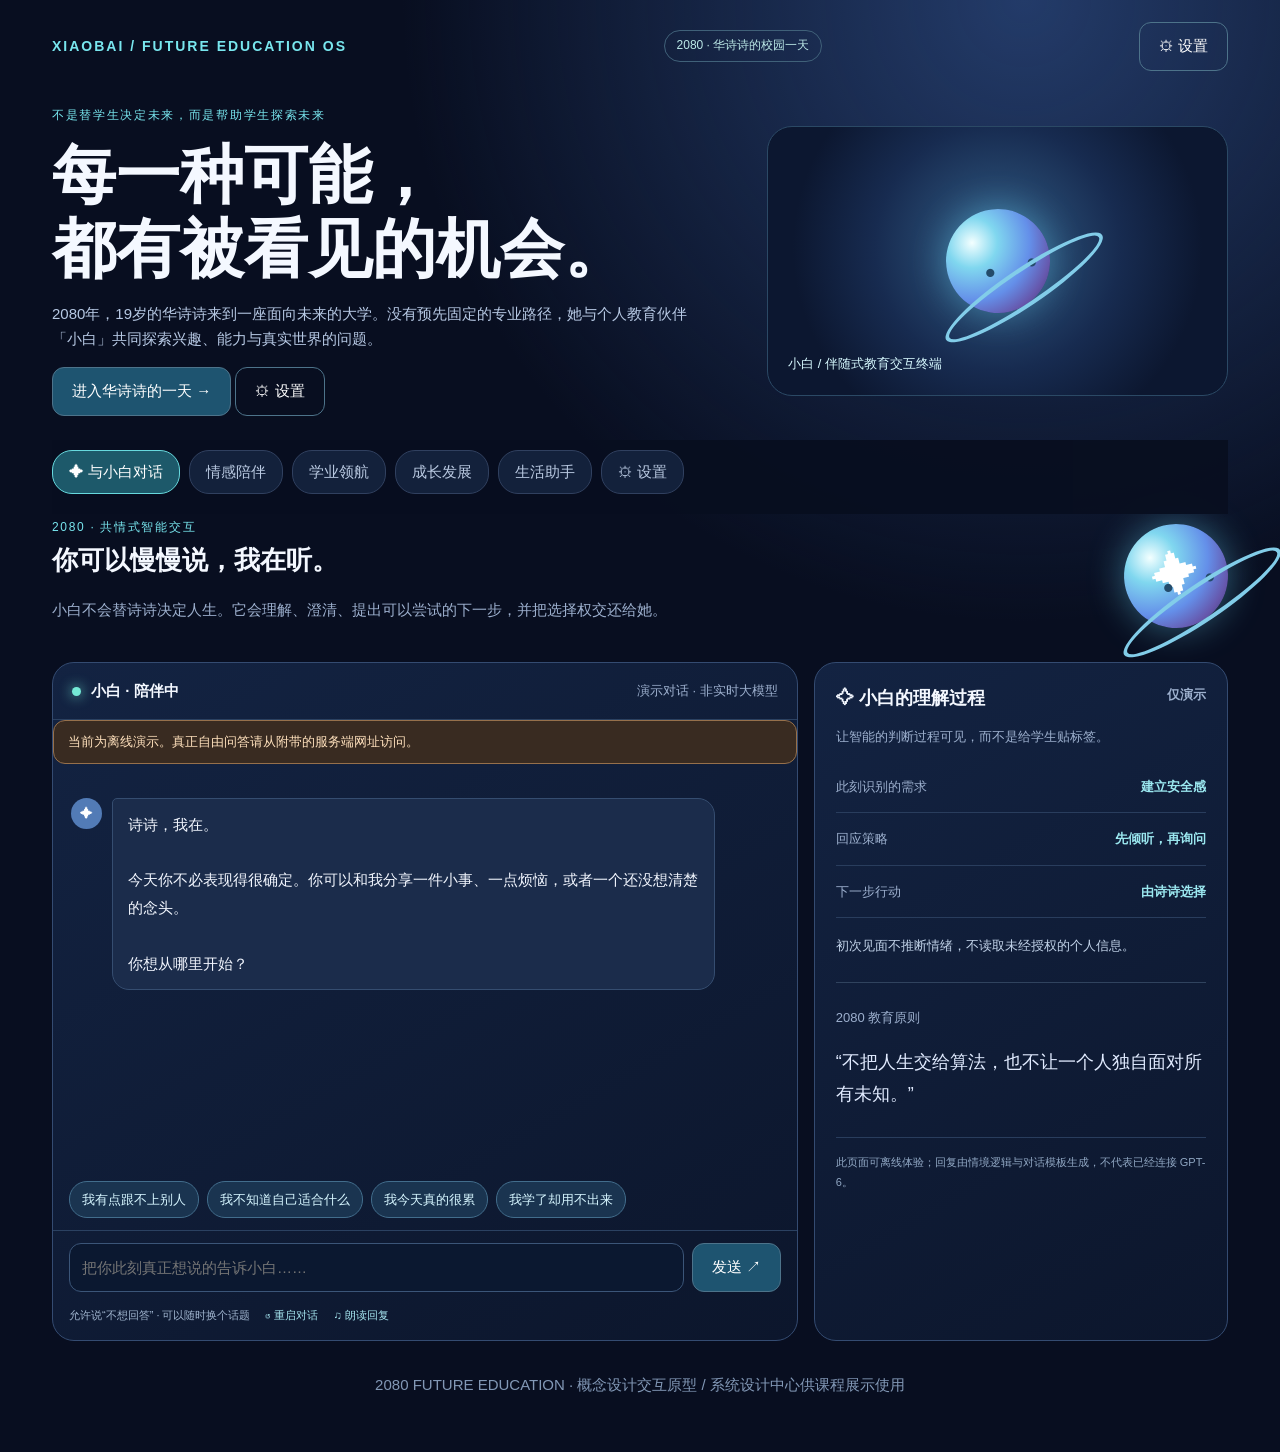
==== commit 3d1fcb56: "Reorganize campus modules and repair learning and growth workflows" ====
--- a/xiaobai_2080_enriched.html
+++ b/xiaobai_2080_enriched.html
@@ -43,7 +43,7 @@
 .emotion-log{display:grid;gap:8px}.emotion-log-item{padding:10px 12px;background:#111f37;border:1px solid #2b425f;border-radius:10px;font-size:13px;color:#d5e4f6}
 @media(max-width:750px){.emotion-grid,.emotion-tool-grid{grid-template-columns:1fr 1fr}}@media(max-width:480px){.emotion-grid,.emotion-tool-grid{grid-template-columns:1fr}}
 </style>
-</head><body><div class="shell"><header class="top"><div class="brand">XIAOBAI / FUTURE EDUCATION OS</div><div class="pill">2080 · 华诗诗的校园一天</div><button class="secondary" onclick="go('settings')" type="button">⚙ 设置</button></header><section class="hero"><div><div class="eyebrow">不是替学生决定未来，而是帮助学生探索未来</div><h1>每一种可能，<br/>都有被看见的机会。</h1><p>2080年，19岁的华诗诗来到一座面向未来的大学。没有预先固定的专业路径，她与个人教育伙伴「小白」共同探索兴趣、能力与真实世界的问题。</p><button class="primary" onclick="go('experience')">进入华诗诗的一天 →</button> <button class="secondary" onclick="go('settings')">⚙ 设置</button></div><div class="hero-art"><div aria-label="小白飞行伙伴图形" class="orb"></div><div class="float-label">小白 / 伴随式教育交互终端</div></div></section><nav aria-label="页面导航" class="nav"><button class="active" data-page="chat" onclick="go('chat')">✦ 与小白对话</button><button data-page="experience" onclick="go('experience')">情感陪伴</button><button data-page="learning" onclick="go('learning')">辅助学习</button><button data-page="growth" onclick="go('growth')">引导探索</button><button data-page="status" onclick="go('status')">生活助手</button><button data-page="settings" onclick="go('settings')">⚙ 设置</button></nav>
+</head><body><div class="shell"><header class="top"><div class="brand">XIAOBAI / FUTURE EDUCATION OS</div><div class="pill">2080 · 华诗诗的校园一天</div><button class="secondary" onclick="go('settings')" type="button">⚙ 设置</button></header><section class="hero"><div><div class="eyebrow">不是替学生决定未来，而是帮助学生探索未来</div><h1>每一种可能，<br/>都有被看见的机会。</h1><p>2080年，19岁的华诗诗来到一座面向未来的大学。没有预先固定的专业路径，她与个人教育伙伴「小白」共同探索兴趣、能力与真实世界的问题。</p><button class="primary" onclick="go('experience')">进入华诗诗的一天 →</button> <button class="secondary" onclick="go('settings')">⚙ 设置</button></div><div class="hero-art"><div aria-label="小白飞行伙伴图形" class="orb"></div><div class="float-label">小白 / 伴随式教育交互终端</div></div></section><nav aria-label="页面导航" class="nav"><button class="active" data-page="chat" onclick="go('chat')">✦ 与小白对话</button><button data-page="experience" onclick="go('experience')">情感陪伴</button><button data-page="learning" onclick="go('learning')">学业领航</button><button data-page="growth" onclick="go('growth')">成长发展</button><button data-page="status" onclick="go('status')">生活助手</button><button data-page="settings" onclick="go('settings')">⚙ 设置</button></nav>
 <main><section class="section active" id="chat"><div class="chat-head"><div><span class="eyebrow">2080 · 共情式智能交互</span><h2 class="screen-title">你可以慢慢说，我在听。</h2><p class="muted">小白不会替诗诗决定人生。它会理解、澄清、提出可以尝试的下一步，并把选择权交还给她。</p></div><div aria-hidden="true" class="orb"><span>✦</span></div></div><div class="chat-layout"><div class="chat-panel"><div class="chat-status"><span class="pulse"></span> 小白 · 陪伴中 <span class="muted small">演示对话 · 非实时大模型</span></div><div aria-live="polite" class="chat-messages" id="chatMessages"></div><div class="quick-replies" id="quickReplies"></div><form class="chat-input" id="chatForm" onsubmit="sendChat(event)"><input aria-label="对小白说话" autocomplete="off" id="chatText" maxlength="400" placeholder="把你此刻真正想说的告诉小白……"/><button class="primary" type="submit">发送 ↗</button></form><div class="chat-bottom"><span>允许说“不想回答” · 可以随时换个话题</span><button class="tinybtn" onclick="restartChat()">↺ 重启对话</button><button class="tinybtn" onclick="speakLast()">♫ 朗读回复</button></div></div><aside class="insight-panel"><div class="insight-top">✧ 小白的理解过程 <span class="muted small">仅演示</span></div><p class="muted small">让智能的判断过程可见，而不是给学生贴标签。</p><div class="insight-row"><span>此刻识别的需求</span><strong id="chatNeed">建立安全感</strong></div><div class="insight-row"><span>回应策略</span><strong id="chatStrategy">先倾听，再询问</strong></div><div class="insight-row"><span>下一步行动</span><strong id="chatAction">由诗诗选择</strong></div><div class="insight-note" id="chatRationale">初次见面不推断情绪，不读取未经授权的个人信息。</div><div class="insight-divider"></div><div class="small muted">2080 教育原则</div><p class="ethic-quote">“不把人生交给算法，也不让一个人独自面对所有未知。”</p><div class="demo-disclaimer">此页面可离线体验；回复由情境逻辑与对话模板生成，不代表已经连接 GPT-6。</div></aside></div></section><section class="section" id="experience"><h2 class="screen-title">情感陪伴 · 先理解感受，再一起行动</h2><p class="muted">小白先听你说，再帮助你辨认困扰、选择支持方式。你可以暂停，也可以只希望有人听你说。</p><div class="choices" id="scenarioChoices"></div><div class="layout"><div class="card"><div class="pill" style="display:inline-block;margin-bottom:12px">华诗诗 × 小白 · 场景对话</div><h3 id="scenarioTitle"></h3><p class="muted" id="userLine"></p><div class="dialog" id="response"></div><div class="choices" id="branchChoices"></div><div class="note small">设计原则：先理解学生，再提出行动；学生始终有拒绝、修改和寻求真人帮助的权利。</div></div><div class="card"><h3>系统正在做什么？</h3><div class="trace" id="liveTrace"></div><h3 style="margin-top:20px">下一步行动</h3><div class="steps" id="actionSteps"></div><p class="outcome small" id="actionOutcome"></p><button class="primary" id="finishBtn" onclick="completeAction()">完成这次体验，记录成长</button></div></div>
 <div class="function-chat card" id="functionChatCard">
 <div class="function-chat-head"><div><span class="eyebrow">XIAOBAI · CONTEXTUAL COPILOT</span><h2 class="screen-title" id="functionChatTitle" style="margin:5px 0">情感陪伴 · 专属对话工作台</h2><p class="muted" id="functionChatIntro">不止选择答案。你可以继续追问、补充细节，让小白和你一起把下一步做实。</p></div><span class="pill">独立上下文</span></div>
@@ -87,12 +87,12 @@
 </section>
 
 
-<section class="section" id="learning"><h2 class="screen-title">辅助学习 · 为你搭建自己的学习系统</h2><p class="muted">资料库、个人学习目标与一对一学习计划相互连接。原型内的资料是示例内容；你也可以添加自己的资料条目。</p>
+<section class="section" id="learning"><h2 class="screen-title">学业领航 · 为你搭建自己的学习系统</h2><p class="muted">资料库、个人学习目标与一对一学习计划相互连接。原型内的资料是示例内容；你也可以添加自己的资料条目。</p>
 <div class="grid"><div class="card"><h3>⌕ 学习资料库</h3><p class="muted small">按主题搜索，或添加课程笔记、文章、视频链接与项目资料。内容保存在当前浏览器中。</p><div class="choices" id="libFilters"><button class="choice selected" data-filter="全部" type="button">全部</button><button class="choice" data-filter="概念" type="button">概念</button><button class="choice" data-filter="案例" type="button">案例</button><button class="choice" data-filter="方法" type="button">方法</button></div><input id="libSearch" placeholder="搜索资料标题、主题或关键词" style="width:100%;padding:11px;border-radius:10px;border:1px solid #3b5578;background:#0b1830;color:white;margin-bottom:12px"/><div id="libraryList" class="steps"></div>
 <h4 style="margin:20px 0 8px">添加一条资料</h4><label for="libTitle">资料标题</label><input id="libTitle" maxlength="100" placeholder="例如：项目式学习的基本步骤" style="display:block;width:100%;padding:10px;margin:5px 0 10px;border-radius:9px;border:1px solid #3b5578;background:#0b1830;color:white"/><label for="libType">资料类型</label><select id="libType" style="display:block;width:100%;padding:10px;margin:5px 0 10px;border-radius:9px;border:1px solid #3b5578;background:#0b1830;color:white"><option>概念</option><option>案例</option><option>方法</option></select><label for="libNotes">摘要 / 关键词 / 链接</label><textarea id="libNotes" maxlength="600" rows="3" placeholder="写下资料要点，或粘贴可访问的资料链接" style="display:block;width:100%;padding:10px;margin:5px 0 10px;border-radius:9px;border:1px solid #3b5578;background:#0b1830;color:white"></textarea><button class="primary" id="addLibraryItem" type="button">加入我的资料库</button></div>
 <div class="card"><h3>✦ 一对一学习定制</h3><p class="muted small">告诉小白你的目标、基础和可用时间，生成可以调整的学习方案。</p><label for="learnGoal">本阶段想学会什么？</label><input id="learnGoal" maxlength="180" placeholder="例如：能独立完成一个数据可视化小项目" style="display:block;width:100%;padding:11px;margin:6px 0 13px;border-radius:10px;border:1px solid #3b5578;background:#0b1830;color:white"/><label for="learnLevel">目前的掌握程度</label><select id="learnLevel" style="display:block;width:100%;padding:11px;margin:6px 0 13px;border-radius:10px;border:1px solid #3b5578;background:#0b1830;color:white"><option value="刚开始">刚开始接触</option><option value="有基础">知道一些概念，但不熟练</option><option value="遇到应用困难">能理解知识点，应用时会卡住</option><option value="提升进阶">已能完成基础任务，想进阶</option></select><label for="learnTime">每周可投入时间</label><select id="learnTime" style="display:block;width:100%;padding:11px;margin:6px 0 13px;border-radius:10px;border:1px solid #3b5578;background:#0b1830;color:white"><option value="2小时">约 2 小时</option><option value="4小时">约 4 小时</option><option value="6小时">约 6 小时</option><option value="8小时以上">8 小时以上</option></select><label for="learnBlock">最容易卡住的地方（可选）</label><textarea id="learnBlock" maxlength="300" rows="3" placeholder="例如：读资料能看懂，但不知道如何开始做项目" style="display:block;width:100%;padding:11px;margin:6px 0 13px;border-radius:10px;border:1px solid #3b5578;background:#0b1830;color:white"></textarea><button class="primary" id="makeStudyPlan" type="button">生成我的学习计划</button><div id="studyPlan" class="steps" style="margin-top:14px"><div class="note small">生成后会出现阶段目标、每周安排、检查点与复盘问题。计划是建议稿，可以随时修改。</div></div></div></div>
 <div class="card"><h3>微练习 · 检查是否真的理解</h3><p id="quizQuestion">当你“看懂了知识点，但项目中用不出来”，最适合的第一步是什么？</p><div class="choices" id="quizChoices"><button class="choice" data-answer="a" type="button">重新把所有资料从头看一遍</button><button class="choice" data-answer="b" type="button">找出卡住的具体步骤，再做一个更小的同类练习</button><button class="choice" data-answer="c" type="button">直接让别人替自己完成项目</button></div><div class="dialog" id="quizFeedback">选一个答案，小白会解释原因，并给出下一步。</div></div>
-<div class="function-chat card"><div class="function-chat-head"><div><span class="eyebrow">PERSONAL LEARNING COPILOT</span><h2 class="screen-title" style="margin:5px 0">和小白一起攻克一个卡点</h2><p class="muted">把任务要求、已经尝试的方法和具体卡点发给小白。你可以继续追问，让计划更贴合你的真实情况。</p></div><span class="pill">学习工作台</span></div><div class="function-chat-grid"><div class="function-chat-main"><div id="studyChatMessages" class="function-chat-messages" aria-live="polite"><div class="fchat-msg bot"><span class="fchat-avatar">✦</span><div class="fchat-bubble">先告诉我你正在学什么、希望完成什么，以及最卡住的一步。我会先帮你定位问题，再给你一个可验证的小练习。</div></div></div><form id="studyChatForm" class="function-chat-input"><input id="studyChatInput" maxlength="600" placeholder="例如：我需要做一个项目，但不知道如何拆解"/><button class="primary" type="submit">发送 ↗</button></form></div><aside class="function-chat-side"><h3>本轮学习目标</h3><div class="faction-row"><span>方法</span><strong>先定位，再练习</strong></div><div class="faction-row"><span>反馈</span><strong>解释自己的思路</strong></div><div class="fchat-action">小白不会只给“加油”或直接代做答案；它会协助你把任务缩小、选择资料并检验理解。</div></aside></div></div></section><section class="section" id="growth"><h2 class="screen-title">引导探索 · 让兴趣走向真实实践</h2><p class="muted">探索任务、成长档案与年度成长积分统一放在这里。成长记录重在过程，不进行学生排名。</p><div class="grid"><div class="card"><p class="muted">已体验的情境</p><div class="metric" id="count">0 / 4</div><div class="progress"><i id="bar"></i></div><p class="small muted">点击「场景体验」并完成行动，即可更新这里。</p></div><div class="card"><h3>成长记录的设计立场</h3><p>记录的是尝试过的任务、形成的问题、反馈与下一次探索方向；不输出“你只能做什么”的能力定论。</p></div></div><div class="card"><h3>诗诗的探索足迹</h3><div class="timeline" id="records"></div><button class="secondary" onclick="resetRecords()">清空本次演示记录</button></div>
+<div class="function-chat card"><div class="function-chat-head"><div><span class="eyebrow">PERSONAL LEARNING COPILOT</span><h2 class="screen-title" style="margin:5px 0">和小白一起攻克一个卡点</h2><p class="muted">把任务要求、已经尝试的方法和具体卡点发给小白。你可以继续追问，让计划更贴合你的真实情况。</p></div><span class="pill">学习工作台</span></div><div class="function-chat-grid"><div class="function-chat-main"><div id="studyChatMessages" class="function-chat-messages" aria-live="polite"><div class="fchat-msg bot"><span class="fchat-avatar">✦</span><div class="fchat-bubble">先告诉我你正在学什么、希望完成什么，以及最卡住的一步。我会先帮你定位问题，再给你一个可验证的小练习。</div></div></div><form id="studyChatForm" class="function-chat-input"><input id="studyChatInput" maxlength="600" placeholder="例如：我需要做一个项目，但不知道如何拆解"/><button class="primary" type="submit">发送 ↗</button></form></div><aside class="function-chat-side"><h3>本轮学习目标</h3><div class="faction-row"><span>方法</span><strong>先定位，再练习</strong></div><div class="faction-row"><span>反馈</span><strong>解释自己的思路</strong></div><div class="fchat-action">小白不会只给“加油”或直接代做答案；它会协助你把任务缩小、选择资料并检验理解。</div></aside></div></div></section><section class="section" id="growth"><h2 class="screen-title">成长发展 · 让兴趣走向真实实践</h2><p class="muted">探索任务、成长档案与年度成长积分统一放在这里。成长记录重在过程，不进行学生排名。</p><div class="grid"><div class="card"><p class="muted">已体验的情境</p><div class="metric" id="count">0 / 4</div><div class="progress"><i id="bar"></i></div><p class="small muted">点击「场景体验」并完成行动，即可更新这里。</p></div><div class="card"><h3>成长记录的设计立场</h3><p>记录的是尝试过的任务、形成的问题、反馈与下一次探索方向；不输出“你只能做什么”的能力定论。</p></div></div><div class="card"><h3>诗诗的探索足迹</h3><div class="timeline" id="records"></div><button class="secondary" onclick="resetRecords()">清空本次演示记录</button></div>
 <div class="card growth-module"><div class="eyebrow">XIAOBAI · GROWTH SYSTEM</div><h2 style="margin:8px 0">年度成长计划 <span style="color:var(--cyan)">/ 2080</span></h2><p class="muted small">成长积分用来记录持续投入、真实实践和反思，不做学生排名。年度演示门槛为 1080 分；重复点击、重复提交同类记录不会无限刷分。</p><div class="grid growth-metrics"><div class="step"><div class="small muted">我的成长积分</div><div class="metric" id="growthPoints">0</div><div class="small muted">演示积分 · 可查看来源</div></div><div class="step"><div class="small muted">年度助学金演示门槛</div><div class="metric">1080 <span class="small">分</span></div><div class="small muted">非排名制，达标后进入学校审核</div></div></div><div class="progress"><i id="growthBar" style="width:0%"></i></div><p id="growthScoreHint" class="small muted" style="margin-top:8px">完成不同类型的成长记录、探索任务和实践反思，逐步累积积分。</p>
 <h3 style="margin-top:24px">01 / 四份核心成长档案</h3><p class="muted small">每类核心档案仅首次完成并提交具体内容后计分，每份 120 分。四份档案全部完成后，解锁「星球觉醒」。</p><div class="growth-archives" id="growthArchives"></div>
 <h3 style="margin-top:24px">02 / 小白星球 · 探索任务</h3><p class="muted small">每条独立路线完成一次可获得 60 分；重复探索仍可体验，但不重复计分。</p><div class="growth-explores" id="growthExplores"></div><div class="note small" id="planetFeedback" style="margin-top:12px">星球还在等待第一次探索。选择一条路线开始吧。</div>
@@ -164,7 +164,7 @@
 </div>
 </section></main><footer class="foot">2080 FUTURE EDUCATION · 概念设计交互原型 / 系统设计中心供课程展示使用</footer></div>
 <script>
-const data=[{name:'情感陪伴',title:'不是“别焦虑”，而是陪你把问题拆小',user:'诗诗：我最近总觉得别人都比我走得快。',reply:'小白：听起来你很在意自己的节奏。我们不急着给你打气。我可以陪你找出最让你难受的那一件事，或者先安静待一会儿。',branches:[['先聊聊压力','先选出压力最大的来源：课程、同伴比较，还是对未来的不确定？'],['做一件小事','先用五分钟写下今天最想完成的一件小事，我帮你把它拆成两步。']],trace:['识别：比较带来的压力表达','澄清：倾听 / 行动两种支持方式','边界：不擅自作出心理诊断','执行：生成低负担的下一步'],steps:['选择最困扰自己的一个具体问题','确定可在10分钟内开始的微行动','完成后询问是否需要继续支持'],out:'完成的是一次自主调节尝试，不是“情绪分数”。'}, {name:'辅助学习',title:'卡住时，先找原因再找答案',user:'诗诗：我看懂了知识点，可一做项目就不会用了。',reply:'小白：我们先不加新资料。把你卡住的项目环节告诉我，我会帮你找出是概念理解、迁移应用，还是任务拆分出了问题。',branches:[['定位卡点','先选一个失败的步骤，倒推它需要的知识和操作。'],['做个小练习','我给你一个更小的真实情境，用相同原理试一次。']],trace:['感知：知识迁移困难','诊断：理解 / 应用 / 协作环节','匹配：微练习与项目案例','检验：让学生解释自己的思路'],steps:['指出项目中最具体的卡点','选择一个小案例尝试','用自己的话解释为什么有效'],out:'系统保留学习过程证据，而非只看正确率。'}, {name:'引导探索',title:'没有固定专业，先让好奇心落地',user:'诗诗：我对城市和艺术都感兴趣，但不知道该选哪条路。',reply:'小白：不一定要立刻二选一。我们试一个交叉项目：用声音和光影记录校园里一处让人愿意停留的空间。你愿意先做30分钟观察吗？',branches:[['试跨学科项目','今天观察一个公共空间，记录三种声音和一处光线变化。'],['先看真实案例','先看两个城市空间设计案例，再挑一个问题实地验证。']],trace:['识别：复合兴趣，证据不足','策略：避免过早固定方向','资源：跨学科微项目与校园空间','反馈：根据实践体验调整探索地图'],steps:['选择校园中的一个公共空间','用手表或VR设备记录观察笔记','写下一个新的问题，决定是否继续'],out:'“喜欢”通过体验逐渐形成，而不是由算法一次判定。'}, {name:'生活助手',title:'把生活安排好，把决定权留给你',user:'诗诗：下午有小组讨论，还想去体验实验室，我有点乱。',reply:'小白：我先帮你排出冲突：讨论是固定时间，实验室可以预约。你想优先保证讨论，还是看看有没有两者都能兼顾的安排？',branches:[['先保讨论','锁定讨论时间，找实验室下一个可预约时段。'],['尝试兼顾','列出两件事所需时长与路程，再看是否有可行空档。']],trace:['读取：用户主动提供的日程信息','判断：固定任务与弹性任务','规划：展示可调整的备选方案','确认：未经许可不自动预约'],steps:['列出不可移动的时间段','生成两个备选日程','学生确认后才执行预约（演示不真实预约）'],out:'智能辅助减少安排成本，不代替学生承诺。'}];
+const data=[{name:'情感陪伴',title:'不是“别焦虑”，而是陪你把问题拆小',user:'诗诗：我最近总觉得别人都比我走得快。',reply:'小白：听起来你很在意自己的节奏。我们不急着给你打气。我可以陪你找出最让你难受的那一件事，或者先安静待一会儿。',branches:[['先聊聊压力','先选出压力最大的来源：课程、同伴比较，还是对未来的不确定？'],['做一件小事','先用五分钟写下今天最想完成的一件小事，我帮你把它拆成两步。']],trace:['识别：比较带来的压力表达','澄清：倾听 / 行动两种支持方式','边界：不擅自作出心理诊断','执行：生成低负担的下一步'],steps:['选择最困扰自己的一个具体问题','确定可在10分钟内开始的微行动','完成后询问是否需要继续支持'],out:'完成的是一次自主调节尝试，不是“情绪分数”。'}, {name:'学业领航',title:'卡住时，先找原因再找答案',user:'诗诗：我看懂了知识点，可一做项目就不会用了。',reply:'小白：我们先不加新资料。把你卡住的项目环节告诉我，我会帮你找出是概念理解、迁移应用，还是任务拆分出了问题。',branches:[['定位卡点','先选一个失败的步骤，倒推它需要的知识和操作。'],['做个小练习','我给你一个更小的真实情境，用相同原理试一次。']],trace:['感知：知识迁移困难','诊断：理解 / 应用 / 协作环节','匹配：微练习与项目案例','检验：让学生解释自己的思路'],steps:['指出项目中最具体的卡点','选择一个小案例尝试','用自己的话解释为什么有效'],out:'系统保留学习过程证据，而非只看正确率。'}, {name:'成长发展',title:'没有固定专业，先让好奇心落地',user:'诗诗：我对城市和艺术都感兴趣，但不知道该选哪条路。',reply:'小白：不一定要立刻二选一。我们试一个交叉项目：用声音和光影记录校园里一处让人愿意停留的空间。你愿意先做30分钟观察吗？',branches:[['试跨学科项目','今天观察一个公共空间，记录三种声音和一处光线变化。'],['先看真实案例','先看两个城市空间设计案例，再挑一个问题实地验证。']],trace:['识别：复合兴趣，证据不足','策略：避免过早固定方向','资源：跨学科微项目与校园空间','反馈：根据实践体验调整探索地图'],steps:['选择校园中的一个公共空间','用手表或VR设备记录观察笔记','写下一个新的问题，决定是否继续'],out:'“喜欢”通过体验逐渐形成，而不是由算法一次判定。'}, {name:'生活助手',title:'把生活安排好，把决定权留给你',user:'诗诗：下午有小组讨论，还想去体验实验室，我有点乱。',reply:'小白：我先帮你排出冲突：讨论是固定时间，实验室可以预约。你想优先保证讨论，还是看看有没有两者都能兼顾的安排？',branches:[['先保讨论','锁定讨论时间，找实验室下一个可预约时段。'],['尝试兼顾','列出两件事所需时长与路程，再看是否有可行空档。']],trace:['读取：用户主动提供的日程信息','判断：固定任务与弹性任务','规划：展示可调整的备选方案','确认：未经许可不自动预约'],steps:['列出不可移动的时间段','生成两个备选日程','学生确认后才执行预约（演示不真实预约）'],out:'智能辅助减少安排成本，不代替学生承诺。'}];
 let current=0,chosen=-1,records=[];const $=id=>document.getElementById(id);function go(id){document.querySelectorAll('.section').forEach(x=>x.classList.toggle('active',x.id===id));document.querySelectorAll('.nav button').forEach(x=>x.classList.toggle('active',x.dataset.page===id));window.scrollTo({top:300,behavior:'smooth'})}function draw(){const d=data[current];$('scenarioChoices').innerHTML=`<button class="choice selected" onclick="pick(0)">情感陪伴 · 压力与支持</button>`;$('scenarioTitle').textContent=d.title;$('userLine').textContent=d.user;$('response').textContent=d.reply;$('branchChoices').innerHTML=d.branches.map((x,i)=>`<button class="choice ${chosen===i?'selected':''}" onclick="branch(${i})">${x[0]}</button>`).join('');$('liveTrace').innerHTML=d.trace.map((t,i)=>`<div><b>0${i+1}</b> ${t}</div>`).join('');$('actionSteps').innerHTML=d.steps.map((t,i)=>`<div class="step"><strong>${i+1}. </strong>${t}</div>`).join('');$('actionOutcome').textContent=d.out;$('finishBtn').textContent=records.some(x=>x.id===current)?'已记录 · 再次体验':'完成这次体验，记录成长';if(typeof renderFunctionChat==='function')renderFunctionChat()}function pick(i){current=i;chosen=-1;draw()}function branch(i){chosen=i;draw();$('response').textContent='小白：'+data[current].branches[i][1];$('liveTrace').innerHTML+='<div><b>05</b> 已根据诗诗的选择调整方案</div>'}function completeAction(){if(!$('consent').checked){alert('你已关闭成长记录授权，本次不会保存记录。');return}if(!records.some(x=>x.id===current)){records.push({id:current,time:new Date().toLocaleTimeString('zh-CN',{hour:'2-digit',minute:'2-digit'})});if(typeof window.awardScenarioGrowth==='function')window.awardScenarioGrowth(current,data[current].name)}draw();renderRecords();$('finishBtn').textContent='已记录 · 你可以继续体验其他场景'}function renderRecords(){$('count').textContent=records.length+' / 4';$('bar').style.width=(records.length/4*100)+'%';$('records').innerHTML=records.length?records.map(r=>`<div class="step"><span>✓ ${data[r.id].name} <span class="muted small">${r.time}</span></span><span class="small outcome">已完成体验</span></div>`).join(''):'<p class="muted">还没有记录。先去体验一个场景吧。</p>'}function resetRecords(){records=[];renderRecords();draw()}function decide(k){const r={curious:['推荐：尝试两个各30分钟的跨学科微任务，记录“哪一刻最投入”。','依据：当前目标是发现兴趣，不宜用单次测试给出固定方向。'],pressure:['推荐：先降低选择成本，设计一项随时可退出的小实验。','依据：当前阻力是害怕选错，优先提供可逆、低风险的尝试。'],practice:['推荐：今天就进入校园真实场景，完成一次观察与访谈。','依据：学生表达了明确行动意愿，优先匹配现实任务。']}[k];$('decisionResult').textContent=r[0];$('decisionWhy').innerHTML='<div><b>输入</b>：学生主动选择的关注点</div><div><b>判断</b>：'+r[1]+'</div><div><b>权限</b>：学生可以拒绝或修改建议</div>'}draw();renderRecords();
 </script><script>
 const chatState={turn:0,topic:'',last:'',history:[]};
@@ -221,8 +221,8 @@
 const functionChatHistories={0:[],1:[],2:[],3:[]};
 const functionChatConfig=[
  {title:'情感陪伴 · 专属对话工作台',intro:'先接住感受，再一起找到你愿意尝试的下一步。你不需要先把情绪解释清楚。',principle:'先理解，再行动',next:'定位一件最困扰的事',action:'你可以先说出最困扰的一件事，小白会帮你缩小问题范围，并提出可执行的小步骤。',prompts:['我现在有点撑不住','帮我梳理压力来源','我只想先被听见']},
- {title:'辅助学习 · 专属对话工作台',intro:'不直接替你完成任务，而是帮你定位卡点、补足方法，并设计一个能验证理解的小练习。',principle:'定位卡点，搭建支架',next:'找出最小可行动步骤',action:'告诉小白任务要求、你已经尝试过什么，以及卡在哪一步。它会帮你拆解任务、安排短练习和检查理解。',prompts:['我知道知识点但不会用','帮我把任务拆成三步','给我一个小练习']},
- {title:'引导探索 · 专属对话工作台',intro:'不急着给你贴上“适合什么”的标签。我们用低风险的小实验收集真实兴趣证据。',principle:'好奇心变成实践',next:'设计一次微型探索',action:'说说你最近好奇的事。小白会把兴趣转成一次 15–30 分钟的观察、创作或访谈任务。',prompts:['我不知道自己喜欢什么','设计一个校园探索任务','我有两个兴趣想结合']},
+ {title:'学业领航 · 专属对话工作台',intro:'不直接替你完成任务，而是帮你定位卡点、补足方法，并设计一个能验证理解的小练习。',principle:'定位卡点，搭建支架',next:'找出最小可行动步骤',action:'告诉小白任务要求、你已经尝试过什么，以及卡在哪一步。它会帮你拆解任务、安排短练习和检查理解。',prompts:['我知道知识点但不会用','帮我把任务拆成三步','给我一个小练习']},
+ {title:'成长发展 · 专属对话工作台',intro:'不急着给你贴上“适合什么”的标签。我们用低风险的小实验收集真实兴趣证据。',principle:'好奇心变成实践',next:'设计一次微型探索',action:'说说你最近好奇的事。小白会把兴趣转成一次 15–30 分钟的观察、创作或访谈任务。',prompts:['我不知道自己喜欢什么','设计一个校园探索任务','我有两个兴趣想结合']},
  {title:'生活助手 · 专属对话工作台',intro:'把日程、休息、协作和求助变得更清楚；给出备选方案，但不会未经你确认就替你做决定。',principle:'降低摩擦，保留选择权',next:'列出今天最重要的事',action:'告诉小白你的时间限制和必须完成的事，它会给出可调整的安排、缓冲时间和备选方案。',prompts:['帮我安排今天的时间','我事情太多了','我不知道怎么向别人求助']}
 ];
 function renderFunctionChat(){const idx=typeof current==='number'?current:0,c=functionChatConfig[idx]||functionChatConfig[0];const title=document.getElementById('functionChatTitle');if(!title)return;title.textContent=c.title;document.getElementById('functionChatIntro').textContent=c.intro;document.getElementById('fchatFunction').textContent=data[idx].name;document.getElementById('fchatPrinciple').textContent=c.principle;document.getElementById('fchatNext').textContent=c.next;document.getElementById('fchatAction').textContent=c.action;const el=document.getElementById('functionChatMessages');el.innerHTML='';const history=functionChatHistories[idx];if(!history.length){appendFunctionMessage('bot','你好，诗诗。我是小白。我们现在在「'+data[idx].name+'」功能里，你可以从下面的问题开始，也可以直接说自己的情况。',false)}else history.forEach(m=>appendFunctionMessage(m.role==='user'?'user':'bot',m.content,false));const prompts=document.getElementById('functionPrompts');prompts.innerHTML='';c.prompts.forEach(t=>{const b=document.createElement('button');b.type='button';b.textContent=t;b.onclick=()=>sendFunctionChat(t);prompts.appendChild(b)});el.scrollTop=el.scrollHeight}
@@ -272,7 +272,7 @@
 })();
 </script>
 <script>
-/* 辅助学习与生活助手：本地浏览器保存，明确区分原型功能与外部服务 */
+/* 学业领航与生活助手：本地浏览器保存，明确区分原型功能与外部服务 */
 (function(){
  const $=id=>document.getElementById(id);const safeLoad=(key,fallback)=>{try{const v=JSON.parse(localStorage.getItem(key)||'null');return v===null?fallback:v}catch(e){return fallback}};const safeSave=(key,v)=>{try{localStorage.setItem(key,JSON.stringify(v))}catch(e){}};
  const defaultLibrary=[
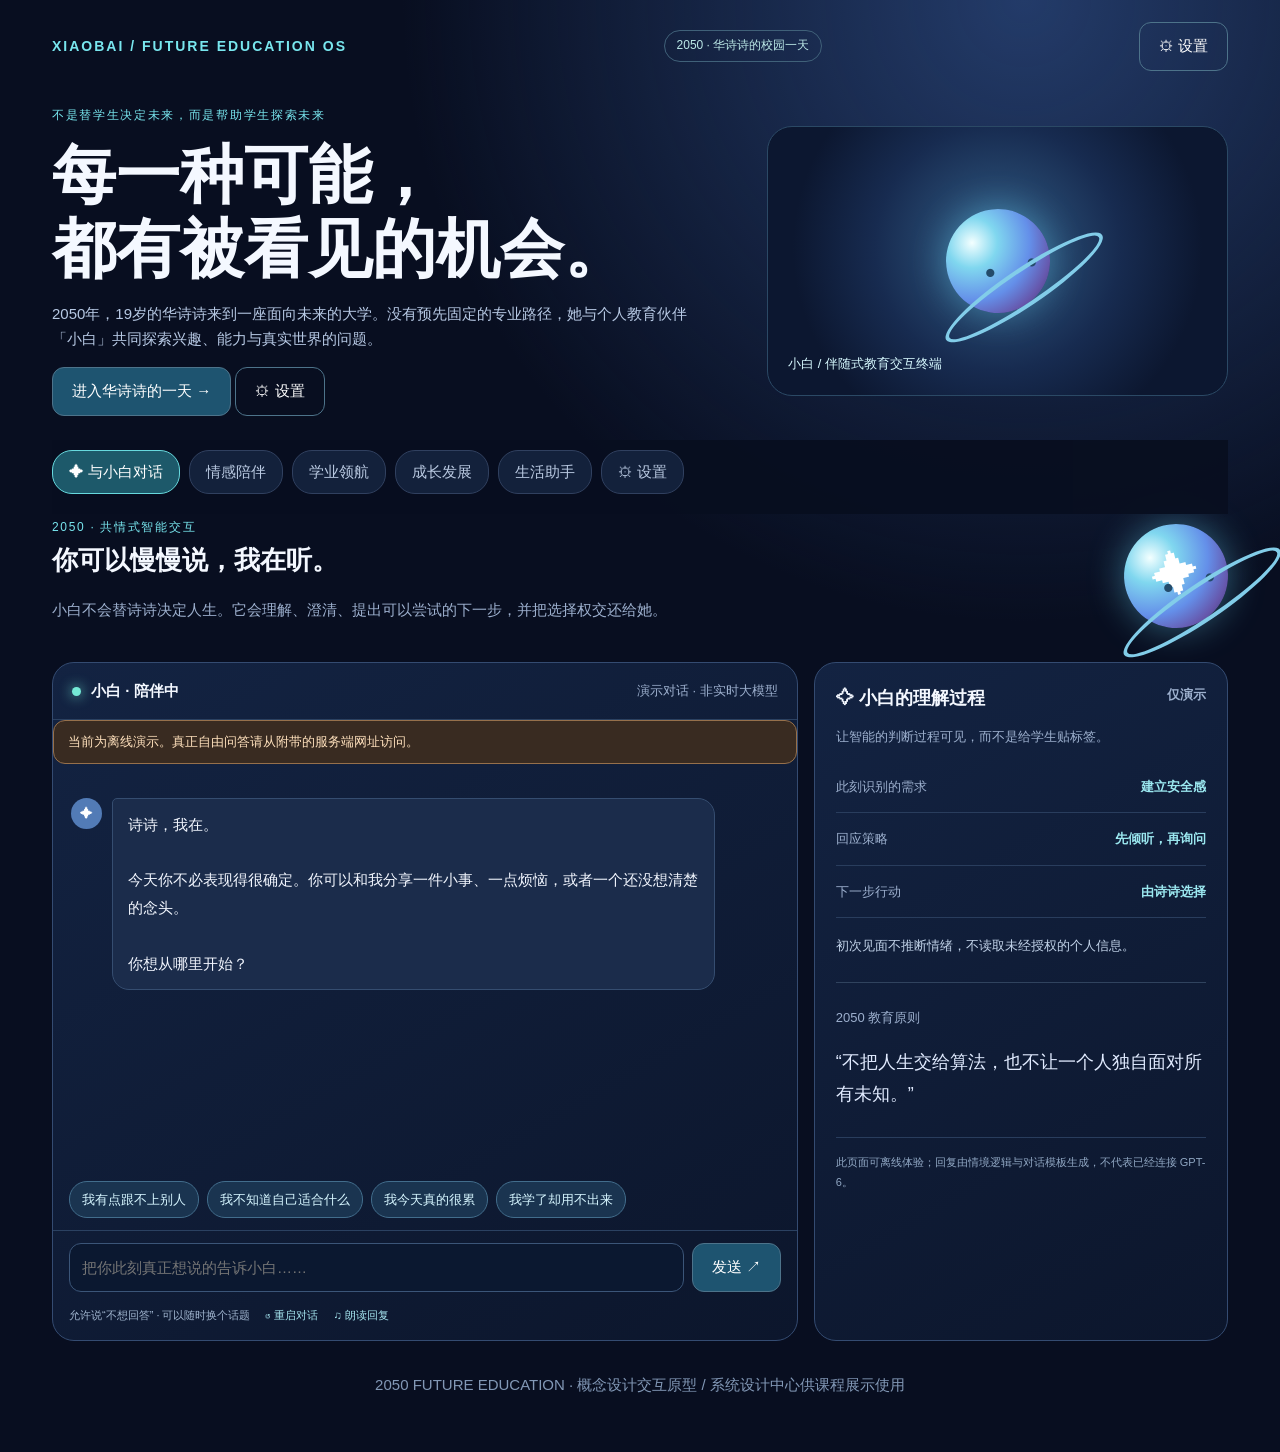
==== commit b5af37bd: "Update future education setting and display copy to 2050" ====
--- a/xiaobai_2080_enriched.html
+++ b/xiaobai_2080_enriched.html
@@ -1,5 +1,5 @@
 <!DOCTYPE html>
-<html lang="zh-CN"><head><meta charset="utf-8"/><meta content="width=device-width,initial-scale=1,viewport-fit=cover" name="viewport"/><title>2080 · 小白未来教育系统</title><style>
+<html lang="zh-CN"><head><meta charset="utf-8"/><meta content="width=device-width,initial-scale=1,viewport-fit=cover" name="viewport"/><title>2050 · 小白未来教育系统</title><style>
 :root{--bg:#080e20;--card:#111b35;--line:#263755;--muted:#9db0ce;--text:#f4f8ff;--cyan:#78e6ee;--purple:#aa9fff}*{box-sizing:border-box}body{margin:0;background:radial-gradient(circle at 80% 0%,#233b69 0%,transparent 35%),var(--bg);font:15px/1.65 -apple-system,BlinkMacSystemFont,"PingFang SC","Microsoft Yahei",sans-serif;color:var(--text)}button{font:inherit;cursor:pointer}button:focus-visible{outline:2px solid var(--cyan)}.shell{max-width:1220px;margin:auto;padding:22px}.top{display:flex;justify-content:space-between;align-items:center;gap:15px;flex-wrap:wrap}.brand{font-size:14px;letter-spacing:2px;color:var(--cyan);font-weight:800}.pill{border:1px solid #406179;border-radius:30px;padding:5px 12px;color:#bce9e7;font-size:12px}.hero{display:grid;grid-template-columns:1.2fr .8fr;gap:24px;margin:35px 0 24px;align-items:center}.eyebrow{color:var(--cyan);font-size:12px;letter-spacing:3px}.hero h1{font-size:clamp(34px,5vw,64px);line-height:1.17;margin:12px 0}.hero p{color:#b7c9e4;max-width:640px}.primary,.secondary{border-radius:12px;padding:11px 19px;border:1px solid #4d738a;color:#fff;background:#1e5470}.secondary{background:transparent}.hero-art{min-height:270px;border:1px solid #2b4965;border-radius:25px;background:radial-gradient(circle at 50% 45%,#335e86 0%,#172b50 45%,#0c1730 75%);display:flex;align-items:center;justify-content:center;position:relative;overflow:hidden}.orb{width:135px;height:135px;border-radius:45% 55% 55% 45%;background:linear-gradient(130deg,#fff,#b7edff 55%,#6db3e4);box-shadow:0 0 80px #77d6ff88;position:relative;transform:rotate(-14deg)}.orb:before{content:'●  ●';color:#244b6a;font-size:19px;letter-spacing:13px;position:absolute;top:45px;left:36px}.orb:after{content:'';width:180px;height:30px;border:4px solid #82cde9;border-radius:50%;position:absolute;left:-23px;top:65px;transform:rotate(-20deg)}.float-label{position:absolute;bottom:20px;left:20px;color:#d7f9ff;font-size:13px}.nav{display:flex;gap:9px;overflow-x:auto;padding:10px 0 20px;position:sticky;top:0;z-index:5;background:#080e20ee}.nav button{white-space:nowrap;background:#13213b;color:#b9c9e1;border:1px solid #30405f;border-radius:20px;padding:9px 16px}.nav button.active{background:#1d596a;color:white;border-color:#67d9de}.section{display:none}.section.active{display:block}.grid{display:grid;grid-template-columns:repeat(2,minmax(0,1fr));gap:16px}.card{background:linear-gradient(145deg,#152440,#10192f);border:1px solid var(--line);border-radius:19px;padding:23px;margin-bottom:16px}.card h2,.card h3{margin:0 0 12px}.muted{color:var(--muted)}.small{font-size:13px}.flow{display:grid;grid-template-columns:repeat(4,1fr);gap:12px}.node{border:1px solid #42627c;border-radius:14px;padding:15px;background:#152c43}.node b{color:#8ee9ed}.node span{display:block;color:#a8bfd6;font-size:12px;margin-top:5px}.tag{display:inline-block;color:#9ee4e6;border:1px solid #396477;padding:2px 9px;border-radius:20px;font-size:12px;margin:3px}.choices{display:flex;gap:9px;flex-wrap:wrap;margin:14px 0}.choice{border:1px solid #39506d;background:#182b49;color:#d9eaff;border-radius:11px;padding:10px 13px}.choice.selected{background:#285a72;border-color:#80dce7}.dialog{padding:17px;border-left:3px solid #80dce7;background:#10263e;border-radius:0 12px 12px 0;min-height:95px}.steps{display:grid;gap:10px}.step{background:#111e35;border:1px solid #2b425f;border-radius:12px;padding:13px}.step strong{color:#95edf0}.layout{display:grid;grid-template-columns:1.05fr .95fr;gap:16px}.trace{font-family:inherit;font-size:13px}.trace div{border-left:2px solid #5791a9;padding:7px 12px;margin-left:7px;color:#d7e5f5}.trace b{color:#89e3e6}.progress{height:10px;background:#26334d;border-radius:10px;overflow:hidden}.progress i{display:block;background:linear-gradient(90deg,#6cc9d8,#a69af2);height:100%;width:25%;transition:width .4s}.metric{font-size:30px;color:#a6eff2;font-weight:700}.toggle{display:flex;justify-content:space-between;gap:15px;align-items:center;padding:12px 0;border-bottom:1px solid #2b3a52}.toggle input{width:20px;height:20px;accent-color:#67c9d9}.foot{text-align:center;color:#8298b6;padding:32px 0}.note{border:1px dashed #446d7a;padding:14px;border-radius:12px;color:#b7dce1}.outcome{color:#a6e5d5}.screen-title{font-size:26px;margin:0 0 16px}.timeline{display:grid;gap:12px}.timeline .step{display:flex;justify-content:space-between;gap:15px;align-items:center}.timeline button{background:#23465f;color:white;border:1px solid #4b8093;border-radius:10px;padding:6px 11px}.hide{display:none!important}@media(max-width:750px){.shell{padding:15px}.hero,.layout,.grid{grid-template-columns:1fr}.flow{grid-template-columns:1fr 1fr}.hero-art{min-height:210px}.card{padding:17px}.hero{margin-top:16px}}
 </style><style>.chat-head{display:flex;justify-content:space-between;align-items:center;gap:20px}.eyebrow{color:#78e6ee;letter-spacing:.14em;font-size:12px}.orb{width:104px;height:104px;flex-shrink:0;border-radius:50%;display:grid;place-items:center;font-size:48px;color:#fff;background:radial-gradient(circle at 30% 27%,#f3ffff,#80d7ef 24%,#648fe9 55%,#6657ac 76%,#25365c);box-shadow:0 0 36px #64cbe977;animation:floatOrb 4s ease-in-out infinite}@keyframes floatOrb{50%{transform:translateY(-9px)}}.chat-layout{display:grid;grid-template-columns:minmax(0,1.8fr) minmax(240px,1fr);gap:16px;margin-top:24px}.chat-panel,.insight-panel{border:1px solid #344b71;background:linear-gradient(150deg,#132342,#0c162c);border-radius:22px;overflow:hidden}.chat-status{padding:16px 19px;border-bottom:1px solid #2b4161;display:flex;gap:10px;align-items:center;font-weight:700}.chat-status .muted{margin-left:auto;font-weight:400}.pulse{height:9px;width:9px;border-radius:50%;background:#75ead6;box-shadow:0 0 13px #75ead6}.chat-messages{height:405px;overflow:auto;padding:22px 18px;display:flex;flex-direction:column;gap:18px;scroll-behavior:smooth}.msg{display:flex;gap:10px;align-items:flex-start;max-width:91%;animation:rise .25s ease}@keyframes rise{from{opacity:0;transform:translateY(7px)}to{opacity:1;transform:translateY(0)}}.msg.user{align-self:flex-end;flex-direction:row-reverse}.avatar{width:31px;height:31px;display:grid;place-items:center;border-radius:50%;flex-shrink:0;background:#527bb6;color:white;font-size:13px}.msg.user .avatar{background:#725e9e}.bubble{white-space:pre-line;line-height:1.85;padding:12px 15px;border:1px solid #354d70;border-radius:5px 17px 17px 17px;background:#1b2c4b;color:#f3f7ff}.msg.user .bubble{background:#294e66;border-color:#46748c;border-radius:17px 5px 17px 17px}.quick-replies{padding:0 16px 12px;display:flex;gap:8px;flex-wrap:wrap}.quick-replies button{border:1px solid #426d8c;border-radius:18px;background:#1a3450;color:#d6f6ff;padding:7px 12px;cursor:pointer;font-size:13px}.quick-replies button:hover{background:#2c5472}.chat-input{display:flex;gap:8px;padding:12px 16px;border-top:1px solid #2b4161}.chat-input input{flex:1;min-width:0;border-radius:12px;background:#0b1830;border:1px solid #3b5578;color:white;padding:12px;font-size:15px;outline:none}.chat-input input:focus{border-color:#78e6ee}.chat-input button{white-space:nowrap}.chat-bottom{display:flex;align-items:center;flex-wrap:wrap;gap:12px;padding:0 16px 14px;color:#a1b6d0;font-size:11px}.tinybtn{background:transparent;border:0;color:#a6e6f0;cursor:pointer;padding:2px}.insight-panel{padding:21px}.insight-top{font-size:18px;font-weight:750;display:flex;justify-content:space-between;gap:10px}.insight-row{padding:15px 0;border-bottom:1px solid #293d5d;display:flex;justify-content:space-between;gap:12px;align-items:flex-start;font-size:13px}.insight-row span{color:#9db0ce}.insight-row strong{color:#9be8f0;text-align:right}.insight-note{font-size:13px;line-height:1.8;color:#c2d3e9;margin-top:16px}.insight-divider{height:1px;background:#30435e;margin:24px 0}.ethic-quote{font-size:18px;line-height:1.8;color:#e1ebff}.demo-disclaimer{font-size:11px;color:#90a7c3;line-height:1.8;border-top:1px solid #293d5d;padding-top:15px;margin-top:26px}@media(max-width:730px){.chat-layout{grid-template-columns:1fr}.chat-messages{height:390px}.orb{width:70px;height:70px;font-size:30px}.chat-head .screen-title{font-size:25px}.insight-panel{padding:17px}} </style>
 <style>
@@ -43,8 +43,8 @@
 .emotion-log{display:grid;gap:8px}.emotion-log-item{padding:10px 12px;background:#111f37;border:1px solid #2b425f;border-radius:10px;font-size:13px;color:#d5e4f6}
 @media(max-width:750px){.emotion-grid,.emotion-tool-grid{grid-template-columns:1fr 1fr}}@media(max-width:480px){.emotion-grid,.emotion-tool-grid{grid-template-columns:1fr}}
 </style>
-</head><body><div class="shell"><header class="top"><div class="brand">XIAOBAI / FUTURE EDUCATION OS</div><div class="pill">2080 · 华诗诗的校园一天</div><button class="secondary" onclick="go('settings')" type="button">⚙ 设置</button></header><section class="hero"><div><div class="eyebrow">不是替学生决定未来，而是帮助学生探索未来</div><h1>每一种可能，<br/>都有被看见的机会。</h1><p>2080年，19岁的华诗诗来到一座面向未来的大学。没有预先固定的专业路径，她与个人教育伙伴「小白」共同探索兴趣、能力与真实世界的问题。</p><button class="primary" onclick="go('experience')">进入华诗诗的一天 →</button> <button class="secondary" onclick="go('settings')">⚙ 设置</button></div><div class="hero-art"><div aria-label="小白飞行伙伴图形" class="orb"></div><div class="float-label">小白 / 伴随式教育交互终端</div></div></section><nav aria-label="页面导航" class="nav"><button class="active" data-page="chat" onclick="go('chat')">✦ 与小白对话</button><button data-page="experience" onclick="go('experience')">情感陪伴</button><button data-page="learning" onclick="go('learning')">学业领航</button><button data-page="growth" onclick="go('growth')">成长发展</button><button data-page="status" onclick="go('status')">生活助手</button><button data-page="settings" onclick="go('settings')">⚙ 设置</button></nav>
-<main><section class="section active" id="chat"><div class="chat-head"><div><span class="eyebrow">2080 · 共情式智能交互</span><h2 class="screen-title">你可以慢慢说，我在听。</h2><p class="muted">小白不会替诗诗决定人生。它会理解、澄清、提出可以尝试的下一步，并把选择权交还给她。</p></div><div aria-hidden="true" class="orb"><span>✦</span></div></div><div class="chat-layout"><div class="chat-panel"><div class="chat-status"><span class="pulse"></span> 小白 · 陪伴中 <span class="muted small">演示对话 · 非实时大模型</span></div><div aria-live="polite" class="chat-messages" id="chatMessages"></div><div class="quick-replies" id="quickReplies"></div><form class="chat-input" id="chatForm" onsubmit="sendChat(event)"><input aria-label="对小白说话" autocomplete="off" id="chatText" maxlength="400" placeholder="把你此刻真正想说的告诉小白……"/><button class="primary" type="submit">发送 ↗</button></form><div class="chat-bottom"><span>允许说“不想回答” · 可以随时换个话题</span><button class="tinybtn" onclick="restartChat()">↺ 重启对话</button><button class="tinybtn" onclick="speakLast()">♫ 朗读回复</button></div></div><aside class="insight-panel"><div class="insight-top">✧ 小白的理解过程 <span class="muted small">仅演示</span></div><p class="muted small">让智能的判断过程可见，而不是给学生贴标签。</p><div class="insight-row"><span>此刻识别的需求</span><strong id="chatNeed">建立安全感</strong></div><div class="insight-row"><span>回应策略</span><strong id="chatStrategy">先倾听，再询问</strong></div><div class="insight-row"><span>下一步行动</span><strong id="chatAction">由诗诗选择</strong></div><div class="insight-note" id="chatRationale">初次见面不推断情绪，不读取未经授权的个人信息。</div><div class="insight-divider"></div><div class="small muted">2080 教育原则</div><p class="ethic-quote">“不把人生交给算法，也不让一个人独自面对所有未知。”</p><div class="demo-disclaimer">此页面可离线体验；回复由情境逻辑与对话模板生成，不代表已经连接 GPT-6。</div></aside></div></section><section class="section" id="experience"><h2 class="screen-title">情感陪伴 · 先理解感受，再一起行动</h2><p class="muted">小白先听你说，再帮助你辨认困扰、选择支持方式。你可以暂停，也可以只希望有人听你说。</p><div class="choices" id="scenarioChoices"></div><div class="layout"><div class="card"><div class="pill" style="display:inline-block;margin-bottom:12px">华诗诗 × 小白 · 场景对话</div><h3 id="scenarioTitle"></h3><p class="muted" id="userLine"></p><div class="dialog" id="response"></div><div class="choices" id="branchChoices"></div><div class="note small">设计原则：先理解学生，再提出行动；学生始终有拒绝、修改和寻求真人帮助的权利。</div></div><div class="card"><h3>系统正在做什么？</h3><div class="trace" id="liveTrace"></div><h3 style="margin-top:20px">下一步行动</h3><div class="steps" id="actionSteps"></div><p class="outcome small" id="actionOutcome"></p><button class="primary" id="finishBtn" onclick="completeAction()">完成这次体验，记录成长</button></div></div>
+</head><body><div class="shell"><header class="top"><div class="brand">XIAOBAI / FUTURE EDUCATION OS</div><div class="pill">2050 · 华诗诗的校园一天</div><button class="secondary" onclick="go('settings')" type="button">⚙ 设置</button></header><section class="hero"><div><div class="eyebrow">不是替学生决定未来，而是帮助学生探索未来</div><h1>每一种可能，<br/>都有被看见的机会。</h1><p>2050年，19岁的华诗诗来到一座面向未来的大学。没有预先固定的专业路径，她与个人教育伙伴「小白」共同探索兴趣、能力与真实世界的问题。</p><button class="primary" onclick="go('experience')">进入华诗诗的一天 →</button> <button class="secondary" onclick="go('settings')">⚙ 设置</button></div><div class="hero-art"><div aria-label="小白飞行伙伴图形" class="orb"></div><div class="float-label">小白 / 伴随式教育交互终端</div></div></section><nav aria-label="页面导航" class="nav"><button class="active" data-page="chat" onclick="go('chat')">✦ 与小白对话</button><button data-page="experience" onclick="go('experience')">情感陪伴</button><button data-page="learning" onclick="go('learning')">学业领航</button><button data-page="growth" onclick="go('growth')">成长发展</button><button data-page="status" onclick="go('status')">生活助手</button><button data-page="settings" onclick="go('settings')">⚙ 设置</button></nav>
+<main><section class="section active" id="chat"><div class="chat-head"><div><span class="eyebrow">2050 · 共情式智能交互</span><h2 class="screen-title">你可以慢慢说，我在听。</h2><p class="muted">小白不会替诗诗决定人生。它会理解、澄清、提出可以尝试的下一步，并把选择权交还给她。</p></div><div aria-hidden="true" class="orb"><span>✦</span></div></div><div class="chat-layout"><div class="chat-panel"><div class="chat-status"><span class="pulse"></span> 小白 · 陪伴中 <span class="muted small">演示对话 · 非实时大模型</span></div><div aria-live="polite" class="chat-messages" id="chatMessages"></div><div class="quick-replies" id="quickReplies"></div><form class="chat-input" id="chatForm" onsubmit="sendChat(event)"><input aria-label="对小白说话" autocomplete="off" id="chatText" maxlength="400" placeholder="把你此刻真正想说的告诉小白……"/><button class="primary" type="submit">发送 ↗</button></form><div class="chat-bottom"><span>允许说“不想回答” · 可以随时换个话题</span><button class="tinybtn" onclick="restartChat()">↺ 重启对话</button><button class="tinybtn" onclick="speakLast()">♫ 朗读回复</button></div></div><aside class="insight-panel"><div class="insight-top">✧ 小白的理解过程 <span class="muted small">仅演示</span></div><p class="muted small">让智能的判断过程可见，而不是给学生贴标签。</p><div class="insight-row"><span>此刻识别的需求</span><strong id="chatNeed">建立安全感</strong></div><div class="insight-row"><span>回应策略</span><strong id="chatStrategy">先倾听，再询问</strong></div><div class="insight-row"><span>下一步行动</span><strong id="chatAction">由诗诗选择</strong></div><div class="insight-note" id="chatRationale">初次见面不推断情绪，不读取未经授权的个人信息。</div><div class="insight-divider"></div><div class="small muted">2050 教育原则</div><p class="ethic-quote">“不把人生交给算法，也不让一个人独自面对所有未知。”</p><div class="demo-disclaimer">此页面可离线体验；回复由情境逻辑与对话模板生成，不代表已经连接 GPT-6。</div></aside></div></section><section class="section" id="experience"><h2 class="screen-title">情感陪伴 · 先理解感受，再一起行动</h2><p class="muted">小白先听你说，再帮助你辨认困扰、选择支持方式。你可以暂停，也可以只希望有人听你说。</p><div class="choices" id="scenarioChoices"></div><div class="layout"><div class="card"><div class="pill" style="display:inline-block;margin-bottom:12px">华诗诗 × 小白 · 场景对话</div><h3 id="scenarioTitle"></h3><p class="muted" id="userLine"></p><div class="dialog" id="response"></div><div class="choices" id="branchChoices"></div><div class="note small">设计原则：先理解学生，再提出行动；学生始终有拒绝、修改和寻求真人帮助的权利。</div></div><div class="card"><h3>系统正在做什么？</h3><div class="trace" id="liveTrace"></div><h3 style="margin-top:20px">下一步行动</h3><div class="steps" id="actionSteps"></div><p class="outcome small" id="actionOutcome"></p><button class="primary" id="finishBtn" onclick="completeAction()">完成这次体验，记录成长</button></div></div>
 <div class="function-chat card" id="functionChatCard">
 <div class="function-chat-head"><div><span class="eyebrow">XIAOBAI · CONTEXTUAL COPILOT</span><h2 class="screen-title" id="functionChatTitle" style="margin:5px 0">情感陪伴 · 专属对话工作台</h2><p class="muted" id="functionChatIntro">不止选择答案。你可以继续追问、补充细节，让小白和你一起把下一步做实。</p></div><span class="pill">独立上下文</span></div>
 <div class="function-chat-grid"><div class="function-chat-main"><div aria-live="polite" class="function-chat-messages" id="functionChatMessages"><div class="fchat-msg bot"><span class="fchat-avatar">✦</span><div class="fchat-bubble">你好，诗诗。我会围绕当前功能和你继续聊。你可以描述真实情况，也可以直接让我帮你制定下一步。</div></div></div><div class="function-prompts" id="functionPrompts"></div><form class="function-chat-input" id="functionChatForm"><input aria-label="当前功能中继续与小白对话" autocomplete="off" id="functionChatText" maxlength="600" placeholder="继续告诉小白：具体发生了什么？"/><button class="primary" type="submit">发送 ↗</button></form><div class="small muted" style="padding:0 15px 14px">每个功能单独保留本次页面内的对话上下文；刷新网页后会清空。敏感信息请谨慎填写。</div></div>
@@ -93,7 +93,7 @@
 <div class="card"><h3>✦ 一对一学习定制</h3><p class="muted small">告诉小白你的目标、基础和可用时间，生成可以调整的学习方案。</p><label for="learnGoal">本阶段想学会什么？</label><input id="learnGoal" maxlength="180" placeholder="例如：能独立完成一个数据可视化小项目" style="display:block;width:100%;padding:11px;margin:6px 0 13px;border-radius:10px;border:1px solid #3b5578;background:#0b1830;color:white"/><label for="learnLevel">目前的掌握程度</label><select id="learnLevel" style="display:block;width:100%;padding:11px;margin:6px 0 13px;border-radius:10px;border:1px solid #3b5578;background:#0b1830;color:white"><option value="刚开始">刚开始接触</option><option value="有基础">知道一些概念，但不熟练</option><option value="遇到应用困难">能理解知识点，应用时会卡住</option><option value="提升进阶">已能完成基础任务，想进阶</option></select><label for="learnTime">每周可投入时间</label><select id="learnTime" style="display:block;width:100%;padding:11px;margin:6px 0 13px;border-radius:10px;border:1px solid #3b5578;background:#0b1830;color:white"><option value="2小时">约 2 小时</option><option value="4小时">约 4 小时</option><option value="6小时">约 6 小时</option><option value="8小时以上">8 小时以上</option></select><label for="learnBlock">最容易卡住的地方（可选）</label><textarea id="learnBlock" maxlength="300" rows="3" placeholder="例如：读资料能看懂，但不知道如何开始做项目" style="display:block;width:100%;padding:11px;margin:6px 0 13px;border-radius:10px;border:1px solid #3b5578;background:#0b1830;color:white"></textarea><button class="primary" id="makeStudyPlan" type="button">生成我的学习计划</button><div id="studyPlan" class="steps" style="margin-top:14px"><div class="note small">生成后会出现阶段目标、每周安排、检查点与复盘问题。计划是建议稿，可以随时修改。</div></div></div></div>
 <div class="card"><h3>微练习 · 检查是否真的理解</h3><p id="quizQuestion">当你“看懂了知识点，但项目中用不出来”，最适合的第一步是什么？</p><div class="choices" id="quizChoices"><button class="choice" data-answer="a" type="button">重新把所有资料从头看一遍</button><button class="choice" data-answer="b" type="button">找出卡住的具体步骤，再做一个更小的同类练习</button><button class="choice" data-answer="c" type="button">直接让别人替自己完成项目</button></div><div class="dialog" id="quizFeedback">选一个答案，小白会解释原因，并给出下一步。</div></div>
 <div class="function-chat card"><div class="function-chat-head"><div><span class="eyebrow">PERSONAL LEARNING COPILOT</span><h2 class="screen-title" style="margin:5px 0">和小白一起攻克一个卡点</h2><p class="muted">把任务要求、已经尝试的方法和具体卡点发给小白。你可以继续追问，让计划更贴合你的真实情况。</p></div><span class="pill">学习工作台</span></div><div class="function-chat-grid"><div class="function-chat-main"><div id="studyChatMessages" class="function-chat-messages" aria-live="polite"><div class="fchat-msg bot"><span class="fchat-avatar">✦</span><div class="fchat-bubble">先告诉我你正在学什么、希望完成什么，以及最卡住的一步。我会先帮你定位问题，再给你一个可验证的小练习。</div></div></div><form id="studyChatForm" class="function-chat-input"><input id="studyChatInput" maxlength="600" placeholder="例如：我需要做一个项目，但不知道如何拆解"/><button class="primary" type="submit">发送 ↗</button></form></div><aside class="function-chat-side"><h3>本轮学习目标</h3><div class="faction-row"><span>方法</span><strong>先定位，再练习</strong></div><div class="faction-row"><span>反馈</span><strong>解释自己的思路</strong></div><div class="fchat-action">小白不会只给“加油”或直接代做答案；它会协助你把任务缩小、选择资料并检验理解。</div></aside></div></div></section><section class="section" id="growth"><h2 class="screen-title">成长发展 · 让兴趣走向真实实践</h2><p class="muted">探索任务、成长档案与年度成长积分统一放在这里。成长记录重在过程，不进行学生排名。</p><div class="grid"><div class="card"><p class="muted">已体验的情境</p><div class="metric" id="count">0 / 4</div><div class="progress"><i id="bar"></i></div><p class="small muted">点击「场景体验」并完成行动，即可更新这里。</p></div><div class="card"><h3>成长记录的设计立场</h3><p>记录的是尝试过的任务、形成的问题、反馈与下一次探索方向；不输出“你只能做什么”的能力定论。</p></div></div><div class="card"><h3>诗诗的探索足迹</h3><div class="timeline" id="records"></div><button class="secondary" onclick="resetRecords()">清空本次演示记录</button></div>
-<div class="card growth-module"><div class="eyebrow">XIAOBAI · GROWTH SYSTEM</div><h2 style="margin:8px 0">年度成长计划 <span style="color:var(--cyan)">/ 2080</span></h2><p class="muted small">成长积分用来记录持续投入、真实实践和反思，不做学生排名。年度演示门槛为 1080 分；重复点击、重复提交同类记录不会无限刷分。</p><div class="grid growth-metrics"><div class="step"><div class="small muted">我的成长积分</div><div class="metric" id="growthPoints">0</div><div class="small muted">演示积分 · 可查看来源</div></div><div class="step"><div class="small muted">年度助学金演示门槛</div><div class="metric">1080 <span class="small">分</span></div><div class="small muted">非排名制，达标后进入学校审核</div></div></div><div class="progress"><i id="growthBar" style="width:0%"></i></div><p id="growthScoreHint" class="small muted" style="margin-top:8px">完成不同类型的成长记录、探索任务和实践反思，逐步累积积分。</p>
+<div class="card growth-module"><div class="eyebrow">XIAOBAI · GROWTH SYSTEM</div><h2 style="margin:8px 0">年度成长计划 <span style="color:var(--cyan)">/ 2050</span></h2><p class="muted small">成长积分用来记录持续投入、真实实践和反思，不做学生排名。年度演示门槛为 1080 分；重复点击、重复提交同类记录不会无限刷分。</p><div class="grid growth-metrics"><div class="step"><div class="small muted">我的成长积分</div><div class="metric" id="growthPoints">0</div><div class="small muted">演示积分 · 可查看来源</div></div><div class="step"><div class="small muted">年度助学金演示门槛</div><div class="metric">1080 <span class="small">分</span></div><div class="small muted">非排名制，达标后进入学校审核</div></div></div><div class="progress"><i id="growthBar" style="width:0%"></i></div><p id="growthScoreHint" class="small muted" style="margin-top:8px">完成不同类型的成长记录、探索任务和实践反思，逐步累积积分。</p>
 <h3 style="margin-top:24px">01 / 四份核心成长档案</h3><p class="muted small">每类核心档案仅首次完成并提交具体内容后计分，每份 120 分。四份档案全部完成后，解锁「星球觉醒」。</p><div class="growth-archives" id="growthArchives"></div>
 <h3 style="margin-top:24px">02 / 小白星球 · 探索任务</h3><p class="muted small">每条独立路线完成一次可获得 60 分；重复探索仍可体验，但不重复计分。</p><div class="growth-explores" id="growthExplores"></div><div class="note small" id="planetFeedback" style="margin-top:12px">星球还在等待第一次探索。选择一条路线开始吧。</div>
 <h3 style="margin-top:24px">03 / 实践成果回顾</h3><p class="muted small">实践成果重在真实过程与反思。每类成果首次提交后计 150 分，不以字数或漂亮程度评判。</p><div class="growth-practices" id="growthPractices"></div>
@@ -118,7 +118,7 @@
 </div>
 <div class="hide" id="courseDesign">
 <div class="card" style="margin-top:20px">
-<div class="chat-head"><div><span class="eyebrow">COURSE PRESENTATION / 2080</span><h2 class="screen-title" style="margin-top:8px">系统设计中心</h2><p class="muted">面向教师与评审的设计说明。展示小白如何从学生主动表达出发，形成可解释、可调整、有人类支持边界的教育服务闭环。</p></div><button class="secondary" onclick="hideCourseDesign()" type="button">收起设计说明</button></div>
+<div class="chat-head"><div><span class="eyebrow">COURSE PRESENTATION / 2050</span><h2 class="screen-title" style="margin-top:8px">系统设计中心</h2><p class="muted">面向教师与评审的设计说明。展示小白如何从学生主动表达出发，形成可解释、可调整、有人类支持边界的教育服务闭环。</p></div><button class="secondary" onclick="hideCourseDesign()" type="button">收起设计说明</button></div>
 <div class="flow" style="margin-top:18px">
 <div class="node"><b>01 · 交互入口</b><span>对话、场景选择、轻量化终端</span></div>
 <div class="node"><b>02 · 理解情境</b><span>主动表达、当前目标、授权信号</span></div>
@@ -162,7 +162,7 @@
 <div class="note" style="margin-top:14px">创新重点：从一次性问答转向“理解情境—形成行动—体验反馈—持续调整”的教育支持闭环；同时将学生自主权、授权与可解释性纳入系统设计。</div>
 </div>
 </div>
-</section></main><footer class="foot">2080 FUTURE EDUCATION · 概念设计交互原型 / 系统设计中心供课程展示使用</footer></div>
+</section></main><footer class="foot">2050 FUTURE EDUCATION · 概念设计交互原型 / 系统设计中心供课程展示使用</footer></div>
 <script>
 const data=[{name:'情感陪伴',title:'不是“别焦虑”，而是陪你把问题拆小',user:'诗诗：我最近总觉得别人都比我走得快。',reply:'小白：听起来你很在意自己的节奏。我们不急着给你打气。我可以陪你找出最让你难受的那一件事，或者先安静待一会儿。',branches:[['先聊聊压力','先选出压力最大的来源：课程、同伴比较，还是对未来的不确定？'],['做一件小事','先用五分钟写下今天最想完成的一件小事，我帮你把它拆成两步。']],trace:['识别：比较带来的压力表达','澄清：倾听 / 行动两种支持方式','边界：不擅自作出心理诊断','执行：生成低负担的下一步'],steps:['选择最困扰自己的一个具体问题','确定可在10分钟内开始的微行动','完成后询问是否需要继续支持'],out:'完成的是一次自主调节尝试，不是“情绪分数”。'}, {name:'学业领航',title:'卡住时，先找原因再找答案',user:'诗诗：我看懂了知识点，可一做项目就不会用了。',reply:'小白：我们先不加新资料。把你卡住的项目环节告诉我，我会帮你找出是概念理解、迁移应用，还是任务拆分出了问题。',branches:[['定位卡点','先选一个失败的步骤，倒推它需要的知识和操作。'],['做个小练习','我给你一个更小的真实情境，用相同原理试一次。']],trace:['感知：知识迁移困难','诊断：理解 / 应用 / 协作环节','匹配：微练习与项目案例','检验：让学生解释自己的思路'],steps:['指出项目中最具体的卡点','选择一个小案例尝试','用自己的话解释为什么有效'],out:'系统保留学习过程证据，而非只看正确率。'}, {name:'成长发展',title:'没有固定专业，先让好奇心落地',user:'诗诗：我对城市和艺术都感兴趣，但不知道该选哪条路。',reply:'小白：不一定要立刻二选一。我们试一个交叉项目：用声音和光影记录校园里一处让人愿意停留的空间。你愿意先做30分钟观察吗？',branches:[['试跨学科项目','今天观察一个公共空间，记录三种声音和一处光线变化。'],['先看真实案例','先看两个城市空间设计案例，再挑一个问题实地验证。']],trace:['识别：复合兴趣，证据不足','策略：避免过早固定方向','资源：跨学科微项目与校园空间','反馈：根据实践体验调整探索地图'],steps:['选择校园中的一个公共空间','用手表或VR设备记录观察笔记','写下一个新的问题，决定是否继续'],out:'“喜欢”通过体验逐渐形成，而不是由算法一次判定。'}, {name:'生活助手',title:'把生活安排好，把决定权留给你',user:'诗诗：下午有小组讨论，还想去体验实验室，我有点乱。',reply:'小白：我先帮你排出冲突：讨论是固定时间，实验室可以预约。你想优先保证讨论，还是看看有没有两者都能兼顾的安排？',branches:[['先保讨论','锁定讨论时间，找实验室下一个可预约时段。'],['尝试兼顾','列出两件事所需时长与路程，再看是否有可行空档。']],trace:['读取：用户主动提供的日程信息','判断：固定任务与弹性任务','规划：展示可调整的备选方案','确认：未经许可不自动预约'],steps:['列出不可移动的时间段','生成两个备选日程','学生确认后才执行预约（演示不真实预约）'],out:'智能辅助减少安排成本，不代替学生承诺。'}];
 let current=0,chosen=-1,records=[];const $=id=>document.getElementById(id);function go(id){document.querySelectorAll('.section').forEach(x=>x.classList.toggle('active',x.id===id));document.querySelectorAll('.nav button').forEach(x=>x.classList.toggle('active',x.dataset.page===id));window.scrollTo({top:300,behavior:'smooth'})}function draw(){const d=data[current];$('scenarioChoices').innerHTML=`<button class="choice selected" onclick="pick(0)">情感陪伴 · 压力与支持</button>`;$('scenarioTitle').textContent=d.title;$('userLine').textContent=d.user;$('response').textContent=d.reply;$('branchChoices').innerHTML=d.branches.map((x,i)=>`<button class="choice ${chosen===i?'selected':''}" onclick="branch(${i})">${x[0]}</button>`).join('');$('liveTrace').innerHTML=d.trace.map((t,i)=>`<div><b>0${i+1}</b> ${t}</div>`).join('');$('actionSteps').innerHTML=d.steps.map((t,i)=>`<div class="step"><strong>${i+1}. </strong>${t}</div>`).join('');$('actionOutcome').textContent=d.out;$('finishBtn').textContent=records.some(x=>x.id===current)?'已记录 · 再次体验':'完成这次体验，记录成长';if(typeof renderFunctionChat==='function')renderFunctionChat()}function pick(i){current=i;chosen=-1;draw()}function branch(i){chosen=i;draw();$('response').textContent='小白：'+data[current].branches[i][1];$('liveTrace').innerHTML+='<div><b>05</b> 已根据诗诗的选择调整方案</div>'}function completeAction(){if(!$('consent').checked){alert('你已关闭成长记录授权，本次不会保存记录。');return}if(!records.some(x=>x.id===current)){records.push({id:current,time:new Date().toLocaleTimeString('zh-CN',{hour:'2-digit',minute:'2-digit'})});if(typeof window.awardScenarioGrowth==='function')window.awardScenarioGrowth(current,data[current].name)}draw();renderRecords();$('finishBtn').textContent='已记录 · 你可以继续体验其他场景'}function renderRecords(){$('count').textContent=records.length+' / 4';$('bar').style.width=(records.length/4*100)+'%';$('records').innerHTML=records.length?records.map(r=>`<div class="step"><span>✓ ${data[r.id].name} <span class="muted small">${r.time}</span></span><span class="small outcome">已完成体验</span></div>`).join(''):'<p class="muted">还没有记录。先去体验一个场景吧。</p>'}function resetRecords(){records=[];renderRecords();draw()}function decide(k){const r={curious:['推荐：尝试两个各30分钟的跨学科微任务，记录“哪一刻最投入”。','依据：当前目标是发现兴趣，不宜用单次测试给出固定方向。'],pressure:['推荐：先降低选择成本，设计一项随时可退出的小实验。','依据：当前阻力是害怕选错，优先提供可逆、低风险的尝试。'],practice:['推荐：今天就进入校园真实场景，完成一次观察与访谈。','依据：学生表达了明确行动意愿，优先匹配现实任务。']}[k];$('decisionResult').textContent=r[0];$('decisionWhy').innerHTML='<div><b>输入</b>：学生主动选择的关注点</div><div><b>判断</b>：'+r[1]+'</div><div><b>权限</b>：学生可以拒绝或修改建议</div>'}draw();renderRecords();
@@ -178,7 +178,7 @@
 else if(/换个话题|重新开始/.test(t)){chatState.topic='';ans='当然。今天想让我陪你想一件事，还是一起做一件事？';opts=chatOptions;n='切换意图';strategy='重新开放话题';act='由学生选定';why='不把之前的情绪判断延续到新话题。'}
 else if(/跟不上|别人|落后|不如|比较|焦虑|压力|失败/.test(t)){chatState.topic='pressure';ans='我听见的，不只是“跟不上”，还有你很怕自己的努力不被看见。\n\n我不会拿别人的进度来衡量你。我们先不急着追赶——最近最让你难受的，是某一门课、一次合作，还是看到大家好像都找到了方向？';opts=['是看到别人都有方向','是有个任务一直做不好','先别分析，陪我待一会儿'];n='比较带来的压力';strategy='承接感受 → 温和澄清';act='定位一个具体困扰';why='不推断心理疾病；避免空泛鼓励和强迫积极。'}
 else if(/累|难过|崩溃|撑不住|委屈|哭|烦|孤独/.test(t)){chatState.topic='care';ans='那今天先不用把自己变得更有效率。\n\n如果可以，我想先陪你把肩膀放松一点。你愿意告诉我，是身体累，还是心里装了太多事？不想说也没关系。';opts=['是心里有点累','帮我把今天的任务减一减','先安静一会儿'];n='疲惫与支持需求';strategy='先关怀，不催促';act='休息或减负二选一';why='不把情绪直接转化为待办事项。'}
-else if(/方向|专业|适合|兴趣|不知道选|未来|迷茫/.test(t)){chatState.topic='explore';ans='诗诗，2080 年的大学没有要求你在十九岁就给未来定稿。\n\n我也不想替你算出一个所谓“最适合”的答案。我更想知道：最近有没有哪件小事，让你忘记了时间？哪怕它看起来和学习无关。';opts=['我喜欢观察城市里的空间','我喜欢画画和讲故事','好像没有，我想先试试看'];n='探索方向尚未明确';strategy='寻找真实兴趣线索';act='设计可逆的微实验';why='兴趣需要在行动中形成，不能由模型单次判定。'}
+else if(/方向|专业|适合|兴趣|不知道选|未来|迷茫/.test(t)){chatState.topic='explore';ans='诗诗，2050 年的大学没有要求你在十九岁就给未来定稿。\n\n我也不想替你算出一个所谓“最适合”的答案。我更想知道：最近有没有哪件小事，让你忘记了时间？哪怕它看起来和学习无关。';opts=['我喜欢观察城市里的空间','我喜欢画画和讲故事','好像没有，我想先试试看'];n='探索方向尚未明确';strategy='寻找真实兴趣线索';act='设计可逆的微实验';why='兴趣需要在行动中形成，不能由模型单次判定。'}
 else if(/城市|空间|建筑|街道|光影|观察/.test(t)){chatState.topic='explore';ans='我记住了你提到的“空间”。先不急着把它归进某个专业。\n\n给你一个轻量的探索任务：今天傍晚在校园选一处你愿意停留的地方，记录三种声音、一处光影变化，以及一个你想问路人的问题。只用二十分钟。\n\n明天我们一起看：你更喜欢观察人、设计空间，还是讲述故事。你想试试吗？';opts=['好，帮我拆成三步','我更想先看一个例子','这个任务太多了'];n='城市空间兴趣线索';strategy='跨学科实践验证';act='20 分钟校园观察';why='让探索留下具体证据，同时保持可退出。'}
 else if(/画画|故事|艺术|设计|创作/.test(t)){chatState.topic='explore';ans='听起来，你对“把感受变成别人能看见的东西”有一点兴趣。这个判断也许不准，你可以纠正我。\n\n我们试个十五分钟的小创作：选一个校园角落，用一张画或三句话，讲出它藏着的故事。作品不评分，只记录你做的时候有没有投入。';opts=['给我一个开头','我想和城市观察结合','我不想被评价'];n='表达与创作兴趣';strategy='提出可验证假设';act='15 分钟小创作';why='明确推断可能出错，允许学生纠正。'}
 else if(/学|知识|不会|作业|项目|考试|理解|卡住/.test(t)){chatState.topic='study';ans='我们先不往你面前堆更多知识。\n\n你说“学了却用不出来”，这可能是概念没吃透，也可能只是项目太大，让第一步藏起来了。把最卡的一步告诉我，我陪你把它缩小到能动手的程度。';opts=['我知道原理，但不会开始','我连原理也不确定','我想先看一个小例子'];n='知识迁移受阻';strategy='定位卡点 → 小步检验';act='找出一个最小问题';why='帮助学生形成能力，而非直接代做答案。'}
